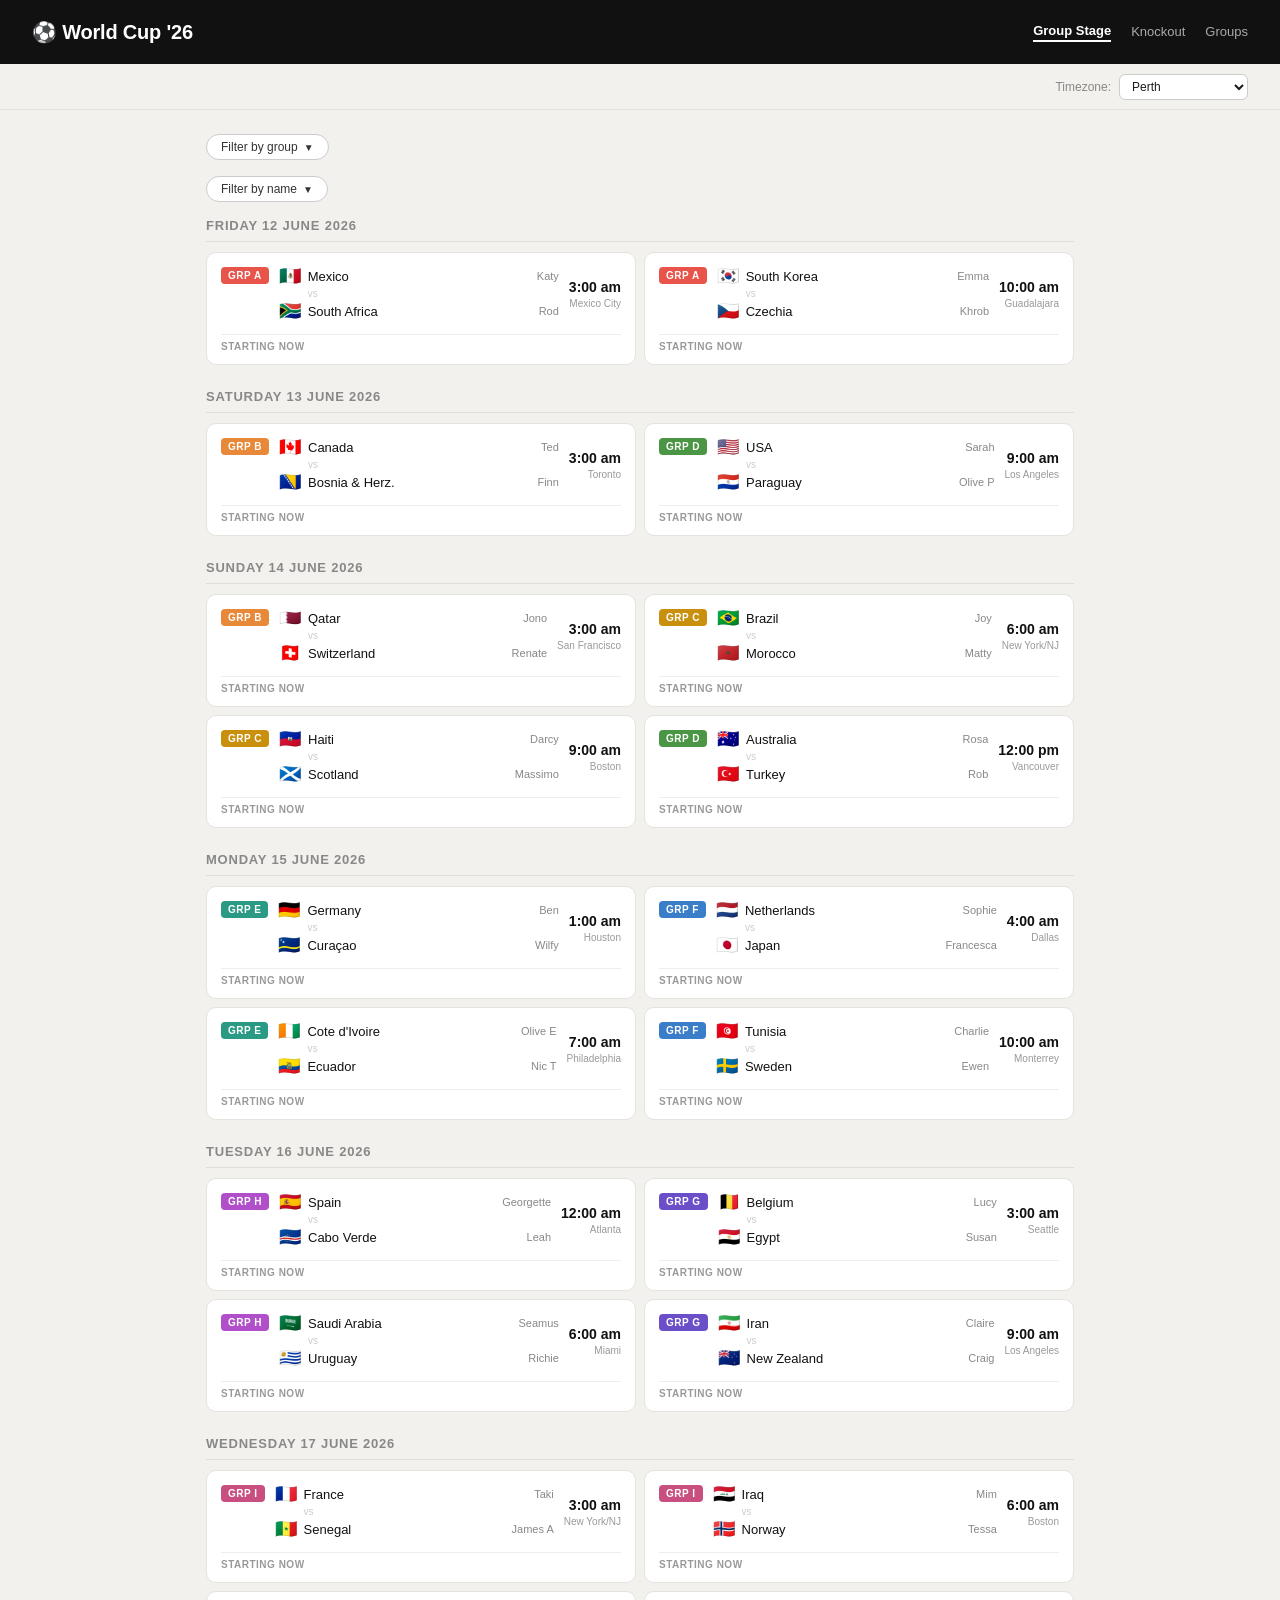
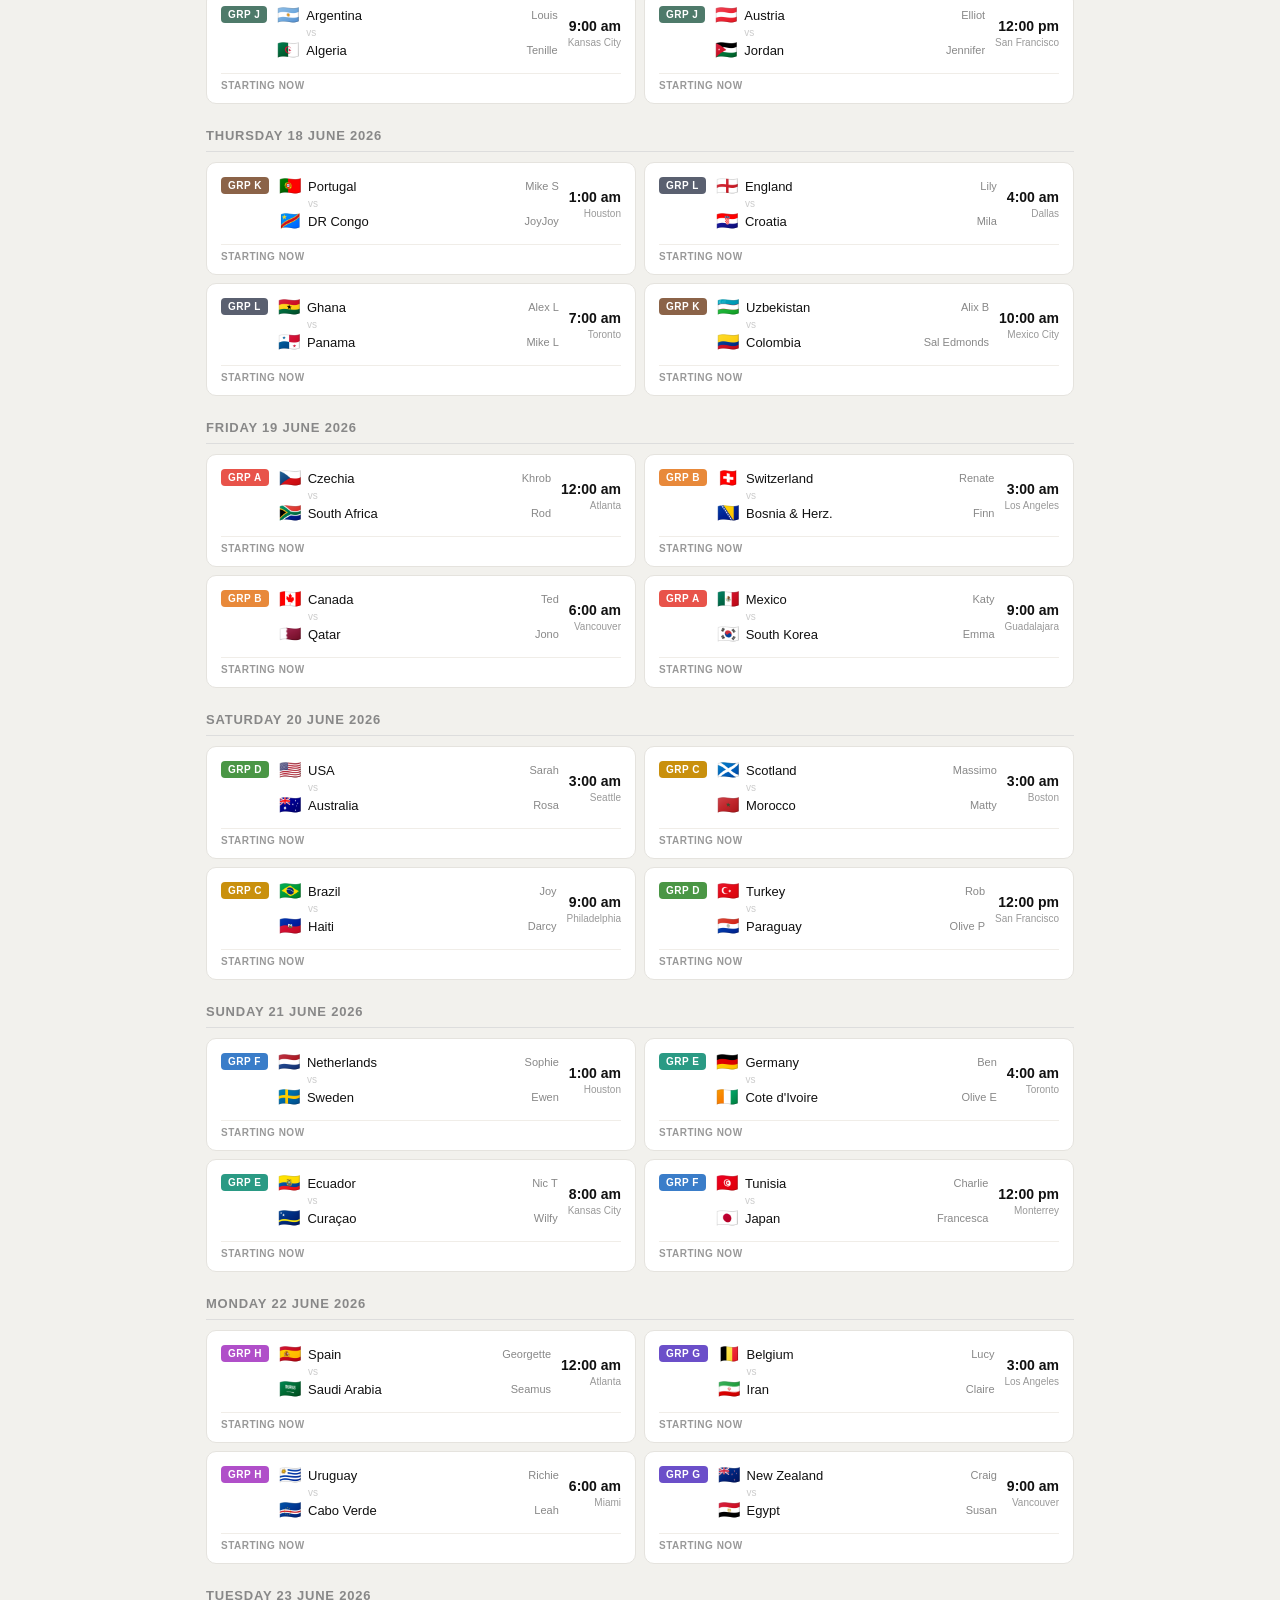
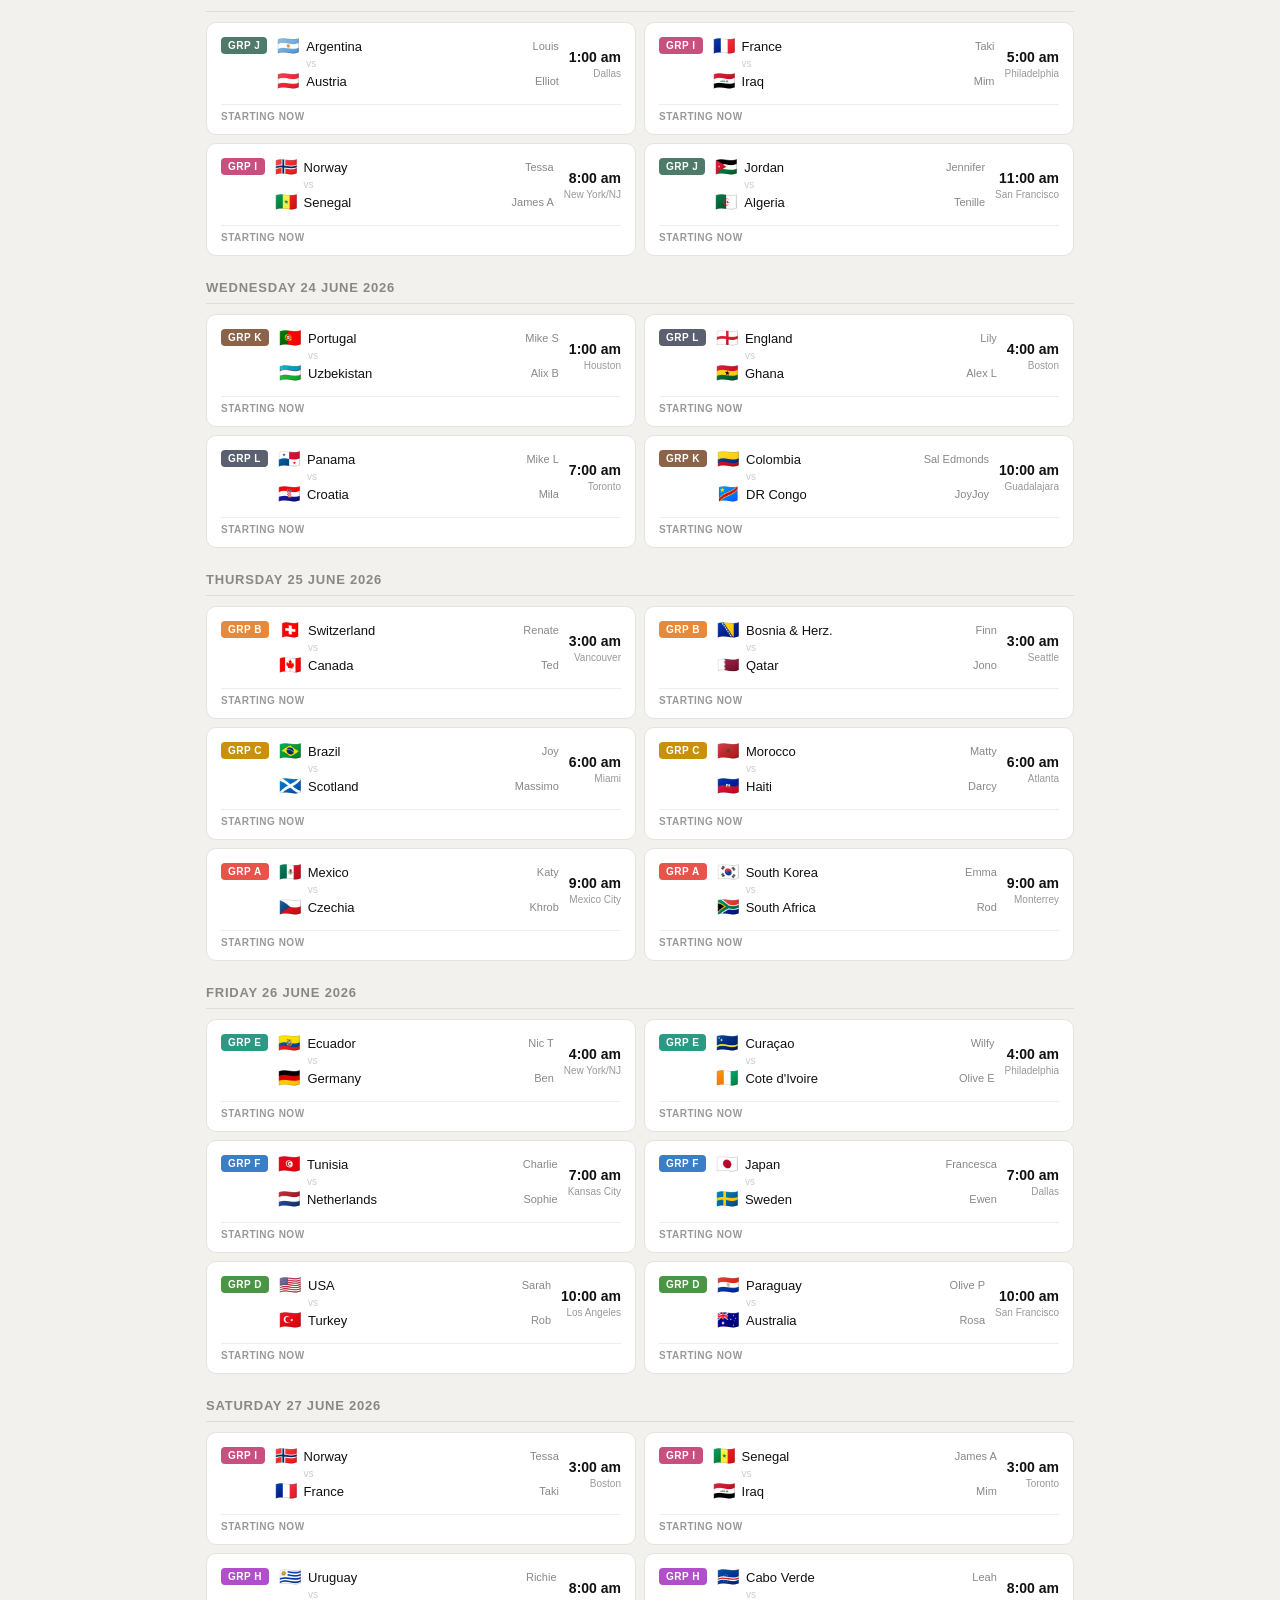
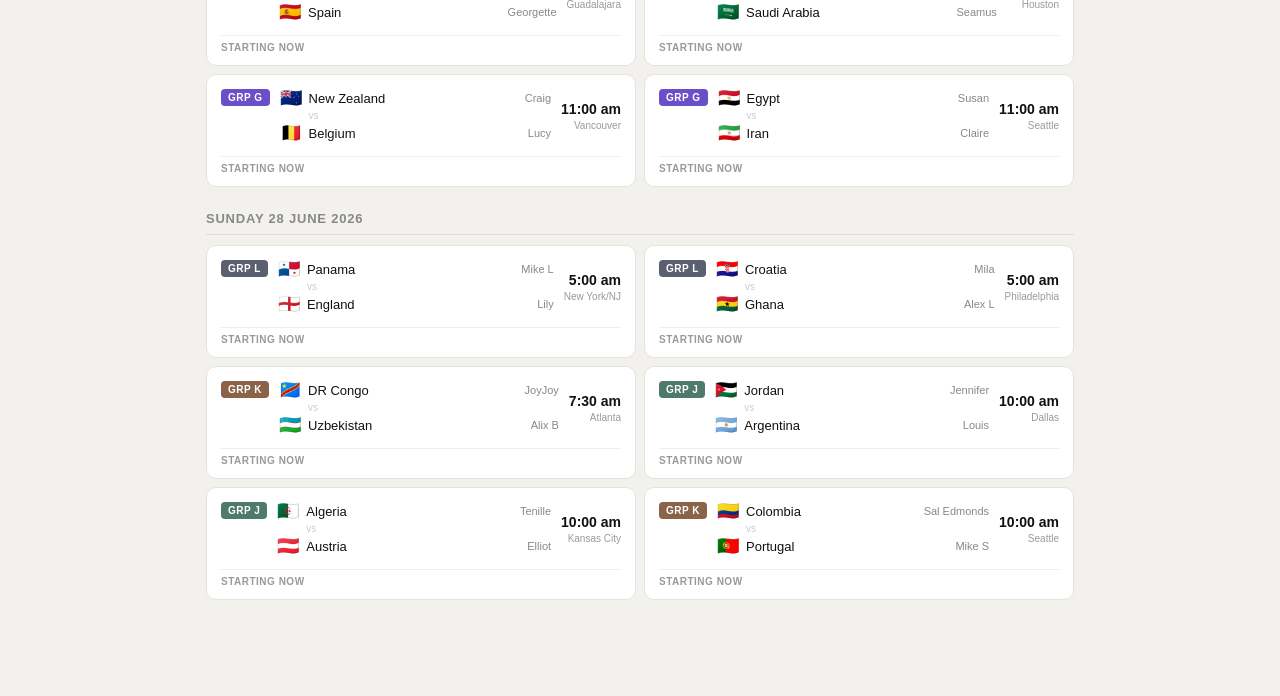
==== index.html @ 88af6d81 "Add files via upload" ====
<!DOCTYPE html>
<html lang="en">
<head>
<meta charset="UTF-8">
<meta name="viewport" content="width=device-width, initial-scale=1.0">
<title>FIFA World Cup 2026 — Group Stage</title>
<link rel="stylesheet" href="style.css">
</head>
<body>

<header>
  <div class="header-left">
    <h1>⚽ World Cup '26</h1>
  </div>
  <div class="header-right">
    <a href="index.html" class="nav-link active">Group Stage</a>
    <a href="knockout.html" class="nav-link">Knockout</a>
    <a href="groups.html" class="nav-link">Groups</a>
  </div>
</header>

<div class="subheader">
  <div class="tz-selector">
    <label>Timezone:</label>
    <select id="tzSelect" onchange="localStorage.setItem('wc26tz', this.value); renderSchedule()">
      <option value="local">Local match time</option>
      <option value="Australia/Perth" selected>Perth</option>
      <option value="Australia/Melbourne">Melbourne</option>
      <option value="Australia/Hobart">Hobart</option>
      <option value="Europe/Berlin">Germany</option>
      <option value="Europe/Rome">Italy</option>
      <option value="Europe/London">United Kingdom</option>
      <option value="America/Los_Angeles">Los Angeles</option>
      <option value="Europe/Zurich">Switzerland</option>
    </select>
  </div>
</div>

<div class="content">

  <div class="filter-section">
    <div class="filter-toggle-row">
      <button class="person-filter-toggle" id="groupFilterToggle" onclick="toggleGroupFilter()">
        Filter by group <span class="toggle-arrow">▼</span>
      </button>
      <div class="person-active-chips" id="groupActiveChips"></div>
    </div>
    <div class="person-filter-panel" id="groupFilterPanel">
      <div class="pill-filter group-filter" id="groupFilter">
        <button class="active" data-group="all" onclick="filterGroup(this)">All</button>
        <button data-group="A" onclick="filterGroup(this)">A</button>
        <button data-group="B" onclick="filterGroup(this)">B</button>
        <button data-group="C" onclick="filterGroup(this)">C</button>
        <button data-group="D" onclick="filterGroup(this)">D</button>
        <button data-group="E" onclick="filterGroup(this)">E</button>
        <button data-group="F" onclick="filterGroup(this)">F</button>
        <button data-group="G" onclick="filterGroup(this)">G</button>
        <button data-group="H" onclick="filterGroup(this)">H</button>
        <button data-group="I" onclick="filterGroup(this)">I</button>
        <button data-group="J" onclick="filterGroup(this)">J</button>
        <button data-group="K" onclick="filterGroup(this)">K</button>
        <button data-group="L" onclick="filterGroup(this)">L</button>
      </div>
    </div>
  </div>

  <div class="filter-section">
    <div class="filter-toggle-row">
      <button class="person-filter-toggle" id="personFilterToggle" onclick="togglePersonFilter()">
        Filter by name <span class="toggle-arrow">▼</span>
      </button>
      <div class="person-active-chips" id="personActiveChips"></div>
    </div>
    <div class="person-filter-panel" id="personFilterPanel">
      <div class="pill-filter person-filter" id="personFilter">
        <button class="active" data-person="all" onclick="filterPerson(this)">Everyone</button>
        <button data-person="Alix B" onclick="filterPerson(this)">🇺🇿 Alix B</button>
        <button data-person="Alex L" onclick="filterPerson(this)">🇬🇭 Alex L</button>
        <button data-person="Charlie" onclick="filterPerson(this)">🇹🇳 Charlie</button>
        <button data-person="Claire" onclick="filterPerson(this)">🇮🇷 Claire</button>
        <button data-person="Craig" onclick="filterPerson(this)">🇳🇿 Craig</button>
        <button data-person="Darcy" onclick="filterPerson(this)">🇭🇹 Darcy</button>
        <button data-person="Elliot" onclick="filterPerson(this)">🇦🇹 Elliot</button>
        <button data-person="Emma" onclick="filterPerson(this)">🇰🇷 Emma</button>
        <button data-person="Ewen" onclick="filterPerson(this)">🇸🇪 Ewen</button>
        <button data-person="Finn" onclick="filterPerson(this)">🇧🇦 Finn</button>
        <button data-person="Francesca" onclick="filterPerson(this)">🇯🇵 Francesca</button>
        <button data-person="Georgette" onclick="filterPerson(this)">🇪🇸 Georgette</button>
        <button data-person="James A" onclick="filterPerson(this)">🇸🇳 James A</button>
        <button data-person="Jennifer" onclick="filterPerson(this)">🇯🇴 Jennifer</button>
        <button data-person="Jono" onclick="filterPerson(this)">🇶🇦 Jono</button>
        <button data-person="Joy" onclick="filterPerson(this)">🇧🇷 Joy</button>
        <button data-person="JoyJoy" onclick="filterPerson(this)">🇨🇩 JoyJoy</button>
        <button data-person="Katy" onclick="filterPerson(this)">🇲🇽 Katy</button>
        <button data-person="Khrob" onclick="filterPerson(this)">🇨🇿 Khrob</button>
        <button data-person="Leah" onclick="filterPerson(this)">🇨🇻 Leah</button>
        <button data-person="Lily" onclick="filterPerson(this)">🏴󠁧󠁢󠁥󠁮󠁧󠁿 Lily</button>
        <button data-person="Louis" onclick="filterPerson(this)">🇦🇷 Louis</button>
        <button data-person="Lucy" onclick="filterPerson(this)">🇧🇪 Lucy</button>
        <button data-person="Massimo" onclick="filterPerson(this)">🏴󠁧󠁢󠁳󠁣󠁴󠁿 Massimo</button>
        <button data-person="Matty" onclick="filterPerson(this)">🇲🇦 Matty</button>
        <button data-person="Mike L" onclick="filterPerson(this)">🇵🇦 Mike L</button>
        <button data-person="Mike S" onclick="filterPerson(this)">🇵🇹 Mike S</button>
        <button data-person="Mila" onclick="filterPerson(this)">🇭🇷 Mila</button>
        <button data-person="Mim" onclick="filterPerson(this)">🇮🇶 Mim</button>
        <button data-person="Nic T" onclick="filterPerson(this)">🇪🇨 Nic</button>
        <button data-person="Olive E" onclick="filterPerson(this)">🇨🇮 Olive E</button>
        <button data-person="Olive P" onclick="filterPerson(this)">🇵🇾 Olive P</button>
        <button data-person="Renate" onclick="filterPerson(this)">🇨🇭 Renate</button>
        <button data-person="Richie" onclick="filterPerson(this)">🇺🇾 Richie</button>
        <button data-person="Rob" onclick="filterPerson(this)">🇹🇷 Rob</button>
        <button data-person="Rod" onclick="filterPerson(this)">🇿🇦 Rod</button>
        <button data-person="Rosa" onclick="filterPerson(this)">🇦🇺 Rosa</button>
        <button data-person="Sal Edmonds" onclick="filterPerson(this)">🇨🇴 Sal E</button>
        <button data-person="Sarah" onclick="filterPerson(this)">🇺🇸 Sarah</button>
        <button data-person="Seamus" onclick="filterPerson(this)">🇸🇦 Seamus</button>
        <button data-person="Sophie" onclick="filterPerson(this)">🇳🇱 Sophie</button>
        <button data-person="Susan" onclick="filterPerson(this)">🇪🇬 Susan</button>
        <button data-person="Taki" onclick="filterPerson(this)">🇫🇷 Taki</button>
        <button data-person="Ted" onclick="filterPerson(this)">🇨🇦 Ted</button>
        <button data-person="Tenille" onclick="filterPerson(this)">🇩🇿 Tenille</button>
        <button data-person="Tessa" onclick="filterPerson(this)">🇳🇴 Tessa</button>
        <button data-person="Wilfy" onclick="filterPerson(this)">🇨🇼 Wilfy</button>
      </div>
    </div>
  </div>

  <div id="schedule"></div>
  <div class="no-matches" id="noMatches">No matches found for the current filters.</div>

  <!--
  <div style="margin-top: 2.5rem; padding-top: 1.5rem; border-top: 1px solid #ddd;">
    <div style="font-size: 11px; font-weight: 600; color: #999; text-transform: uppercase; letter-spacing: 0.06em; margin-bottom: 10px;">Examples</div>
    <div class="matches-grid">

      <div class="match-card">
        <div class="match-card-status"><span class="match-status-pill live">Live · 42'</span></div>
        <span class="match-group-badge badge-d">GRP D</span>
        <div class="match-teams">
          <div class="team-row-m">
            <span class="team-flag">🇦🇺</span>
            <span class="team-name">Australia</span>
            <span class="team-person highlighted">Rosa</span>
            <span class="score-num">3</span>
          </div>
          <div class="vs-divider">vs</div>
          <div class="team-row-m">
            <span class="team-flag">🇺🇸</span>
            <span class="team-name">USA</span>
            <span class="team-person highlighted">Sarah</span>
            <span class="score-num">1</span>
          </div>
        </div>
        <div class="match-meta">
          <div class="match-venue">Vancouver</div>
        </div>
      </div>

      <div class="match-card">
        <div class="match-card-status"><span class="match-status-pill ft">Match Finished</span></div>
        <span class="match-group-badge badge-k">GRP K</span>
        <div class="match-teams">
          <div class="team-row-m">
            <span class="team-flag">🇨🇴</span>
            <span class="team-name">Colombia</span>
            <span class="team-person highlighted">Sal E</span>
            <span class="score-num">7</span>
          </div>
          <div class="vs-divider">vs</div>
          <div class="team-row-m">
            <span class="team-flag">🇵🇹</span>
            <span class="team-name">Portugal</span>
            <span class="team-person highlighted">Mike S</span>
            <span class="score-num">2</span>
          </div>
        </div>
        <div class="match-meta">
          <div class="match-venue">Seattle</div>
        </div>
      </div>

    </div>
  </div>
  -->

</div>

<script>
const PEOPLE = {
  "Mexico":"Katy","South Africa":"Rod","South Korea":"Emma","Czechia":"Khrob",
  "Canada":"Ted","Bosnia & Herz.":"Finn","Qatar":"Jono","Switzerland":"Renate",
  "Brazil":"Joy","Morocco":"Matty","Haiti":"Darcy","Scotland":"Massimo",
  "USA":"Sarah","Paraguay":"Olive P","Australia":"Rosa","Turkey":"Rob",
  "Germany":"Ben","Curaçao":"Wilfy","Cote d'Ivoire":"Olive E","Ecuador":"Nic T",
  "Netherlands":"Sophie","Japan":"Francesca","Sweden":"Ewen","Tunisia":"Charlie",
  "Belgium":"Lucy","Egypt":"Susan","Iran":"Claire","New Zealand":"Craig",
  "Spain":"Georgette","Cabo Verde":"Leah","Saudi Arabia":"Seamus","Uruguay":"Richie",
  "France":"Taki","Senegal":"James A","Iraq":"Mim","Norway":"Tessa",
  "Argentina":"Louis","Algeria":"Tenille","Austria":"Elliot","Jordan":"Jennifer",
  "Portugal":"Mike S","DR Congo":"JoyJoy","Uzbekistan":"Alix B","Colombia":"Sal Edmonds",
  "England":"Lily","Croatia":"Mila","Ghana":"Alex L","Panama":"Mike L"
};

const FLAGS = {
  "Mexico":"🇲🇽","South Africa":"🇿🇦","South Korea":"🇰🇷","Czechia":"🇨🇿",
  "Canada":"🇨🇦","Bosnia & Herz.":"🇧🇦","Qatar":"🇶🇦","Switzerland":"🇨🇭",
  "Brazil":"🇧🇷","Morocco":"🇲🇦","Haiti":"🇭🇹","Scotland":"🏴󠁧󠁢󠁳󠁣󠁴󠁿",
  "USA":"🇺🇸","Paraguay":"🇵🇾","Australia":"🇦🇺","Turkey":"🇹🇷",
  "Germany":"🇩🇪","Curaçao":"🇨🇼","Cote d'Ivoire":"🇨🇮","Ecuador":"🇪🇨",
  "Netherlands":"🇳🇱","Japan":"🇯🇵","Sweden":"🇸🇪","Tunisia":"🇹🇳",
  "Belgium":"🇧🇪","Egypt":"🇪🇬","Iran":"🇮🇷","New Zealand":"🇳🇿",
  "Spain":"🇪🇸","Cabo Verde":"🇨🇻","Saudi Arabia":"🇸🇦","Uruguay":"🇺🇾",
  "France":"🇫🇷","Senegal":"🇸🇳","Iraq":"🇮🇶","Norway":"🇳🇴",
  "Argentina":"🇦🇷","Algeria":"🇩🇿","Austria":"🇦🇹","Jordan":"🇯🇴",
  "Portugal":"🇵🇹","DR Congo":"🇨🇩","Uzbekistan":"🇺🇿","Colombia":"🇨🇴",
  "England":"🏴󠁧󠁢󠁥󠁮󠁧󠁿","Croatia":"🇭🇷","Ghana":"🇬🇭","Panama":"🇵🇦"
};

// Venue -> IANA tz for "match local time" mode
const VENUE_TZ = {
  "Mexico City":   "America/Mexico_City",
  "Guadalajara":   "America/Mexico_City",
  "Monterrey":     "America/Monterrey",
  "Toronto":       "America/Toronto",
  "Vancouver":     "America/Vancouver",
  "New York/NJ":   "America/New_York",
  "Boston":        "America/New_York",
  "Philadelphia":  "America/New_York",
  "Atlanta":       "America/New_York",
  "Miami":         "America/New_York",
  "Kansas City":   "America/Chicago",
  "Houston":       "America/Chicago",
  "Dallas":        "America/Chicago",
  "Seattle":       "America/Los_Angeles",
  "Los Angeles":   "America/Los_Angeles",
  "San Francisco": "America/Los_Angeles",
};

// Store UTC times as ms since epoch
function etMs(dateStr, h, m) {
  const utcH = h + 4; // ET = UTC-4 in June
  return Date.UTC(2026, parseInt(dateStr.split('-')[1])-1, parseInt(dateStr.split('-')[2]), utcH, m||0);
}

const MATCHES = [
  // June 11
  { ms:etMs("2026-06-11",15,0),  group:"A", t1:"Mexico",        t2:"South Africa",  venue:"Mexico City" },
  { ms:etMs("2026-06-11",22,0),  group:"A", t1:"South Korea",   t2:"Czechia",       venue:"Guadalajara" },
  // June 12
  { ms:etMs("2026-06-12",15,0),  group:"B", t1:"Canada",        t2:"Bosnia & Herz.", venue:"Toronto" },
  { ms:etMs("2026-06-12",21,0),  group:"D", t1:"USA",           t2:"Paraguay",      venue:"Los Angeles" },
  // June 13
  { ms:etMs("2026-06-13",15,0),  group:"B", t1:"Qatar",         t2:"Switzerland",   venue:"San Francisco" },
  { ms:etMs("2026-06-13",18,0),  group:"C", t1:"Brazil",        t2:"Morocco",       venue:"New York/NJ" },
  { ms:etMs("2026-06-13",21,0),  group:"C", t1:"Haiti",         t2:"Scotland",      venue:"Boston" },
  { ms:etMs("2026-06-14", 0,0),  group:"D", t1:"Australia",     t2:"Turkey",        venue:"Vancouver" },
  // June 14
  { ms:etMs("2026-06-14",13,0),  group:"E", t1:"Germany",       t2:"Curaçao",       venue:"Houston" },
  { ms:etMs("2026-06-14",16,0),  group:"F", t1:"Netherlands",   t2:"Japan",         venue:"Dallas" },
  { ms:etMs("2026-06-14",19,0),  group:"E", t1:"Cote d'Ivoire", t2:"Ecuador",       venue:"Philadelphia" },
  { ms:etMs("2026-06-14",22,0),  group:"F", t1:"Tunisia",       t2:"Sweden",        venue:"Monterrey" },
  // June 15
  { ms:etMs("2026-06-15",12,0),  group:"H", t1:"Spain",         t2:"Cabo Verde",    venue:"Atlanta" },
  { ms:etMs("2026-06-15",15,0),  group:"G", t1:"Belgium",       t2:"Egypt",         venue:"Seattle" },
  { ms:etMs("2026-06-15",18,0),  group:"H", t1:"Saudi Arabia",  t2:"Uruguay",       venue:"Miami" },
  { ms:etMs("2026-06-15",21,0),  group:"G", t1:"Iran",          t2:"New Zealand",   venue:"Los Angeles" },
  // June 16
  { ms:etMs("2026-06-16",15,0),  group:"I", t1:"France",        t2:"Senegal",       venue:"New York/NJ" },
  { ms:etMs("2026-06-16",18,0),  group:"I", t1:"Iraq",          t2:"Norway",        venue:"Boston" },
  { ms:etMs("2026-06-16",21,0),  group:"J", t1:"Argentina",     t2:"Algeria",       venue:"Kansas City" },
  { ms:etMs("2026-06-17", 0,0),  group:"J", t1:"Austria",       t2:"Jordan",        venue:"San Francisco" },
  // June 17
  { ms:etMs("2026-06-17",13,0),  group:"K", t1:"Portugal",      t2:"DR Congo",      venue:"Houston" },
  { ms:etMs("2026-06-17",16,0),  group:"L", t1:"England",       t2:"Croatia",       venue:"Dallas" },
  { ms:etMs("2026-06-17",19,0),  group:"L", t1:"Ghana",         t2:"Panama",        venue:"Toronto" },
  { ms:etMs("2026-06-17",22,0),  group:"K", t1:"Uzbekistan",    t2:"Colombia",      venue:"Mexico City" },
  // June 18
  { ms:etMs("2026-06-18",12,0),  group:"A", t1:"Czechia",       t2:"South Africa",  venue:"Atlanta" },
  { ms:etMs("2026-06-18",15,0),  group:"B", t1:"Switzerland",   t2:"Bosnia & Herz.", venue:"Los Angeles" },
  { ms:etMs("2026-06-18",18,0),  group:"B", t1:"Canada",        t2:"Qatar",         venue:"Vancouver" },
  { ms:etMs("2026-06-18",21,0),  group:"A", t1:"Mexico",        t2:"South Korea",   venue:"Guadalajara" },
  // June 19
  { ms:etMs("2026-06-19",15,0),  group:"D", t1:"USA",           t2:"Australia",     venue:"Seattle" },
  { ms:etMs("2026-06-19",15,0),  group:"C", t1:"Scotland",      t2:"Morocco",       venue:"Boston" },
  { ms:etMs("2026-06-19",21,0),  group:"C", t1:"Brazil",        t2:"Haiti",         venue:"Philadelphia" },
  { ms:etMs("2026-06-20", 0,0),  group:"D", t1:"Turkey",        t2:"Paraguay",      venue:"San Francisco" },
  // June 20
  { ms:etMs("2026-06-20",13,0),  group:"F", t1:"Netherlands",   t2:"Sweden",        venue:"Houston" },
  { ms:etMs("2026-06-20",16,0),  group:"E", t1:"Germany",       t2:"Cote d'Ivoire", venue:"Toronto" },
  { ms:etMs("2026-06-20",20,0),  group:"E", t1:"Ecuador",       t2:"Curaçao",       venue:"Kansas City" },
  { ms:etMs("2026-06-21", 0,0),  group:"F", t1:"Tunisia",       t2:"Japan",         venue:"Monterrey" },
  // June 21
  { ms:etMs("2026-06-21",12,0),  group:"H", t1:"Spain",         t2:"Saudi Arabia",  venue:"Atlanta" },
  { ms:etMs("2026-06-21",15,0),  group:"G", t1:"Belgium",       t2:"Iran",          venue:"Los Angeles" },
  { ms:etMs("2026-06-21",18,0),  group:"H", t1:"Uruguay",       t2:"Cabo Verde",    venue:"Miami" },
  { ms:etMs("2026-06-21",21,0),  group:"G", t1:"New Zealand",   t2:"Egypt",         venue:"Vancouver" },
  // June 22
  { ms:etMs("2026-06-22",13,0),  group:"J", t1:"Argentina",     t2:"Austria",       venue:"Dallas" },
  { ms:etMs("2026-06-22",17,0),  group:"I", t1:"France",        t2:"Iraq",          venue:"Philadelphia" },
  { ms:etMs("2026-06-22",20,0),  group:"I", t1:"Norway",        t2:"Senegal",       venue:"New York/NJ" },
  { ms:etMs("2026-06-22",23,0),  group:"J", t1:"Jordan",        t2:"Algeria",       venue:"San Francisco" },
  // June 23
  { ms:etMs("2026-06-23",13,0),  group:"K", t1:"Portugal",      t2:"Uzbekistan",    venue:"Houston" },
  { ms:etMs("2026-06-23",16,0),  group:"L", t1:"England",       t2:"Ghana",         venue:"Boston" },
  { ms:etMs("2026-06-23",19,0),  group:"L", t1:"Panama",        t2:"Croatia",       venue:"Toronto" },
  { ms:etMs("2026-06-23",22,0),  group:"K", t1:"Colombia",      t2:"DR Congo",      venue:"Guadalajara" },
  // June 24
  { ms:etMs("2026-06-24",15,0),  group:"B", t1:"Switzerland",   t2:"Canada",        venue:"Vancouver" },
  { ms:etMs("2026-06-24",15,0),  group:"B", t1:"Bosnia & Herz.",t2:"Qatar",         venue:"Seattle" },
  { ms:etMs("2026-06-24",18,0),  group:"C", t1:"Brazil",        t2:"Scotland",      venue:"Miami" },
  { ms:etMs("2026-06-24",18,0),  group:"C", t1:"Morocco",       t2:"Haiti",         venue:"Atlanta" },
  { ms:etMs("2026-06-24",21,0),  group:"A", t1:"Mexico",        t2:"Czechia",       venue:"Mexico City" },
  { ms:etMs("2026-06-24",21,0),  group:"A", t1:"South Korea",   t2:"South Africa",  venue:"Monterrey" },
  // June 25
  { ms:etMs("2026-06-25",16,0),  group:"E", t1:"Ecuador",       t2:"Germany",       venue:"New York/NJ" },
  { ms:etMs("2026-06-25",16,0),  group:"E", t1:"Curaçao",       t2:"Cote d'Ivoire", venue:"Philadelphia" },
  { ms:etMs("2026-06-25",19,0),  group:"F", t1:"Tunisia",       t2:"Netherlands",   venue:"Kansas City" },
  { ms:etMs("2026-06-25",19,0),  group:"F", t1:"Japan",         t2:"Sweden",        venue:"Dallas" },
  { ms:etMs("2026-06-25",22,0),  group:"D", t1:"USA",           t2:"Turkey",        venue:"Los Angeles" },
  { ms:etMs("2026-06-25",22,0),  group:"D", t1:"Paraguay",      t2:"Australia",     venue:"San Francisco" },
  // June 26
  { ms:etMs("2026-06-26",15,0),  group:"I", t1:"Norway",        t2:"France",        venue:"Boston" },
  { ms:etMs("2026-06-26",15,0),  group:"I", t1:"Senegal",       t2:"Iraq",          venue:"Toronto" },
  { ms:etMs("2026-06-26",20,0),  group:"H", t1:"Uruguay",       t2:"Spain",         venue:"Guadalajara" },
  { ms:etMs("2026-06-26",20,0),  group:"H", t1:"Cabo Verde",    t2:"Saudi Arabia",  venue:"Houston" },
  { ms:etMs("2026-06-26",23,0),  group:"G", t1:"New Zealand",   t2:"Belgium",       venue:"Vancouver" },
  { ms:etMs("2026-06-26",23,0),  group:"G", t1:"Egypt",         t2:"Iran",          venue:"Seattle" },
  // June 27
  { ms:etMs("2026-06-27",17,0),  group:"L", t1:"Panama",        t2:"England",       venue:"New York/NJ" },
  { ms:etMs("2026-06-27",17,0),  group:"L", t1:"Croatia",       t2:"Ghana",         venue:"Philadelphia" },
  { ms:etMs("2026-06-27",19,30), group:"K", t1:"DR Congo",      t2:"Uzbekistan",    venue:"Atlanta" },
  { ms:etMs("2026-06-27",22,0),  group:"J", t1:"Jordan",        t2:"Argentina",     venue:"Dallas" },
  { ms:etMs("2026-06-27",22,0),  group:"J", t1:"Algeria",       t2:"Austria",       venue:"Kansas City" },
  { ms:etMs("2026-06-27",22,0),  group:"K", t1:"Colombia",      t2:"Portugal",      venue:"Seattle" },
];

let currentGroup = "all";
let selectedPeople = new Set();
let SCORES = {}; // keyed by "T1|T2" canonical match key → { s1, s2, status, clock }
let liveRefreshTimer = null;

// Canonical key matching MATCHES array order — used to look up scores
function matchKey(m) { return m.t1 + '|' + m.t2; }

// ESPN name aliases: some ESPN team names differ from ours
const ESPN_NAME = {
  "Cote d'Ivoire": "Ivory Coast",
  "Bosnia & Herz.": "Bosnia-Herzegovina",
  "Cabo Verde": "Cape Verde",
  "DR Congo": "Congo DR",
  "Turkey": "Türkiye",
  "USA": "United States",
};
function espnName(t) { return ESPN_NAME[t] || t; }

async function fetchScores() {
  try {
    const url = 'https://site.api.espn.com/apis/site/v2/sports/soccer/fifa.world/scoreboard?dates=20260611-20260627&limit=200';
    const res = await fetch(url);
    if (!res.ok) return;
    const data = await res.json();
    const events = data.events || [];

    const newScores = {};
    events.forEach(ev => {
      const comp = ev.competitions?.[0];
      if (!comp) return;
      const teams = comp.competitors || [];
      if (teams.length < 2) return;

      // ESPN returns home/away; find by order index (0=home, 1=away) or by homeAway field
      const home = teams.find(t => t.homeAway === 'home') || teams[0];
      const away = teams.find(t => t.homeAway === 'away') || teams[1];
      const homeName = home.team?.displayName || home.team?.name || '';
      const awayName = away.team?.displayName || away.team?.name || '';

      const statusType = ev.status?.type?.name || 'STATUS_SCHEDULED';
      const rawClock = ev.status?.displayClock || '';
      const period = ev.status?.period || 0;

      let status = 'pre';
      if (statusType === 'STATUS_FINAL' || statusType === 'STATUS_FULL_TIME') status = 'ft';
      else if (statusType === 'STATUS_IN_PROGRESS' || statusType === 'STATUS_HALFTIME') status = 'live';

      // Build a football-correct clock string
      let clockDisplay = '';
      if (status === 'live') {
        if (statusType === 'STATUS_HALFTIME') {
          clockDisplay = 'HT';
        } else {
          // rawClock is typically "42:00" — extract the minute portion
          const mins = parseInt(rawClock.split(':')[0], 10) || 0;
          const regularMax = period === 1 ? 45 : 90;
          if (mins > regularMax) {
            clockDisplay = regularMax + '+' + (mins - regularMax) + "'";
          } else {
            clockDisplay = mins + "'";
          }
        }
      }

      const s1 = parseInt(home.score ?? '0', 10);
      const s2 = parseInt(away.score ?? '0', 10);

      // Match against our MATCHES array
      MATCHES.forEach(m => {
        const e1 = espnName(m.t1), e2 = espnName(m.t2);
        if (
          (homeName.includes(e1) || e1.includes(homeName)) &&
          (awayName.includes(e2) || e2.includes(awayName))
        ) {
          newScores[matchKey(m)] = { s1, s2, status, clock: clockDisplay };
        } else if (
          (homeName.includes(e2) || e2.includes(homeName)) &&
          (awayName.includes(e1) || e1.includes(awayName))
        ) {
          // ESPN has them reversed
          newScores[matchKey(m)] = { s1: s2, s2: s1, status, clock: clockDisplay };
        }
      });
    });

    SCORES = newScores;
    renderSchedule();

    // If any match is live, refresh every 60s; otherwise clear the timer
    const hasLive = Object.values(SCORES).some(s => s.status === 'live');
    clearTimeout(liveRefreshTimer);
    if (hasLive) {
      liveRefreshTimer = setTimeout(fetchScores, 60000);
    }
  } catch (e) {
    // Silently fail — scores just won't show
  }
}

function getTz() {
  return document.getElementById('tzSelect').value;
}

function getEffectiveTz(match) {
  const tz = getTz();
  if (tz === 'local') return VENUE_TZ[match.venue] || 'America/New_York';
  return tz;
}

function getLocalDateKey(ms, tz) {
  return new Date(ms).toLocaleDateString('en-AU', { timeZone: tz, year:'numeric', month:'2-digit', day:'2-digit' });
}

function getLocalDateLabel(ms, tz) {
  return new Date(ms).toLocaleDateString('en-AU', {
    timeZone: tz, weekday:'long', day:'numeric', month:'long', year:'numeric'
  });
}

function getTimeStr(ms, tz) {
  return new Date(ms).toLocaleTimeString('en-AU', { timeZone: tz, hour:'numeric', minute:'2-digit', hour12:true });
}

function matchPassesFilters(m) {
  if (currentGroup !== 'all' && m.group !== currentGroup) return false;
  if (selectedPeople.size > 0) {
    const p1 = PEOPLE[m.t1], p2 = PEOPLE[m.t2];
    if (!selectedPeople.has(p1) && !selectedPeople.has(p2)) return false;
  }
  return true;
}

function formatCountdown(ms) {
  const diff = ms - Date.now();
  if (diff <= 0) return 'Starting now';
  const totalMins = Math.floor(diff / 60000);
  const days  = Math.floor(totalMins / 1440);
  const hours = Math.floor((totalMins % 1440) / 60);
  const mins  = totalMins % 60;
  const parts = [];
  if (days)  parts.push(days  + (days  === 1 ? ' day'    : ' days'));
  if (hours) parts.push(hours + (hours === 1 ? ' hour'   : ' hours'));
  if (mins || parts.length === 0) parts.push(mins + (mins === 1 ? ' minute' : ' minutes'));
  return 'Begins in ' + parts.join(' ');
}

function tickCountdowns() {
  document.querySelectorAll('.match-card-countdown[data-ms]').forEach(el => {
    el.textContent = formatCountdown(parseInt(el.dataset.ms, 10));
  });
}

setInterval(tickCountdowns, 30000);

function renderSchedule() {
  const schedule = document.getElementById('schedule');
  const filtered = MATCHES.filter(matchPassesFilters);

  // For "local" tz mode, we can't group by a single tz — use ET as the grouping key for ordering,
  // but display each match in its own venue tz.
  // For fixed tz, group by that tz's local date.
  const tzForGrouping = getTz() === 'local' ? 'America/New_York' : getTz();

  const byDay = {};
  const dayOrder = [];
  filtered.forEach(m => {
    const key = getLocalDateKey(m.ms, tzForGrouping);
    if (!byDay[key]) { byDay[key] = []; dayOrder.push(key); }
    byDay[key].push(m);
  });

  const seen = new Set();
  const uniqDays = dayOrder.filter(d => { if(seen.has(d)) return false; seen.add(d); return true; });

  let html = '';
  uniqDays.forEach(dayKey => {
    const matches = byDay[dayKey];
    // Use first match's ms and the grouping tz for the day label
    const label = getLocalDateLabel(matches[0].ms, tzForGrouping);
    html += `<div class="day-block"><div class="day-header">${label}</div><div class="matches-grid">`;

    matches.forEach(m => {
      const tz = getEffectiveTz(m);
      const timeStr = getTimeStr(m.ms, tz);
      const p1 = PEOPLE[m.t1] || '';
      const p2 = PEOPLE[m.t2] || '';
      const p1hl = selectedPeople.size > 0 && selectedPeople.has(p1);
      const p2hl = selectedPeople.size > 0 && selectedPeople.has(p2);
      const sc = SCORES[matchKey(m)];
      const cardHl = p1hl || p2hl ? ' person-highlight' : '';
      const venueLabel = getTz() === 'local' ? `${m.venue} (local)` : m.venue;

      let metaHtml, topHtml = '', bottomHtml = '', s1Html = '', s2Html = '';
      if (sc && (sc.status === 'live' || sc.status === 'ft')) {
        const isLive = sc.status === 'live';
        let pillLabel;
        if (!isLive) {
          pillLabel = 'Match Finished';
        } else if (!sc.clock || sc.clock === 'HT') {
          pillLabel = sc.clock === 'HT' ? 'Half Time' : 'Live';
        } else {
          pillLabel = `Live · ${sc.clock}`;
        }
        const statusClass = isLive ? 'live' : 'ft';
        topHtml = `<div class="match-card-status"><span class="match-status-pill ${statusClass}">${pillLabel}</span></div>`;
        s1Html = `<span class="score-num">${sc.s1}</span>`;
        s2Html = `<span class="score-num">${sc.s2}</span>`;
        metaHtml = `<div class="match-venue">${venueLabel}</div>`;
      } else {
        bottomHtml = `<div class="match-card-countdown countdown" data-ms="${m.ms}">${formatCountdown(m.ms)}</div>`;
        metaHtml = `
            <div class="match-time">${timeStr}</div>
            <div class="match-venue">${venueLabel}</div>`;
      }

      html += `
        <div class="match-card${cardHl}" data-group="${m.group}">
          ${topHtml}
          <span class="match-group-badge badge-${m.group.toLowerCase()}">GRP ${m.group}</span>
          <div class="match-teams">
            <div class="team-row-m">
              <span class="team-flag">${FLAGS[m.t1]||'🏳'}</span>
              <span class="team-name">${m.t1}</span>
              <span class="team-person${p1hl?' highlighted':''}">${p1}</span>
              ${s1Html}
            </div>
            <div class="vs-divider">vs</div>
            <div class="team-row-m">
              <span class="team-flag">${FLAGS[m.t2]||'🏳'}</span>
              <span class="team-name">${m.t2}</span>
              <span class="team-person${p2hl?' highlighted':''}">${p2}</span>
              ${s2Html}
            </div>
          </div>
          <div class="match-meta">${metaHtml}
          </div>
          ${bottomHtml}
        </div>`;
    });
    html += `</div></div>`;
  });

  schedule.innerHTML = html;
  document.getElementById('noMatches').style.display = filtered.length === 0 ? 'block' : 'none';
}

function updateGroupChip() {
  const container = document.getElementById('groupActiveChips');
  while (container.firstChild) container.removeChild(container.firstChild);
  if (currentGroup !== 'all') {
    const chip = document.createElement('button');
    chip.style.cssText = 'padding:5px 12px;border-radius:20px;border:1px solid #111;background:#333;color:#fff;font-size:12px;font-weight:500;cursor:pointer;white-space:nowrap;';
    chip.textContent = 'Group ' + currentGroup + ' ✕';
    chip.addEventListener('click', () => {
      currentGroup = 'all';
      document.querySelectorAll('#groupFilter button').forEach(b => b.classList.remove('active'));
      document.querySelector('#groupFilter button[data-group="all"]').classList.add('active');
      updateGroupChip();
      renderSchedule();
    });
    container.appendChild(chip);
  }
}

function filterGroup(btn) {
  document.querySelectorAll('#groupFilter button').forEach(b => b.classList.remove('active'));
  btn.classList.add('active');
  currentGroup = btn.dataset.group;
  updateGroupChip();
  document.getElementById('groupFilterPanel').classList.remove('open');
  document.getElementById('groupFilterToggle').classList.remove('open');
  renderSchedule();
}

function toggleGroupFilter() {
  const panel = document.getElementById('groupFilterPanel');
  const toggle = document.getElementById('groupFilterToggle');
  const isOpen = panel.classList.contains('open');
  panel.classList.toggle('open', !isOpen);
  toggle.classList.toggle('open', !isOpen);
}

function togglePersonFilter() {
  const panel = document.getElementById('personFilterPanel');
  const toggle = document.getElementById('personFilterToggle');
  const isOpen = panel.classList.contains('open');
  panel.classList.toggle('open', !isOpen);
  toggle.classList.toggle('open', !isOpen);
}

function collapsePersonFilter() {
  document.getElementById('personFilterPanel').classList.remove('open');
  document.getElementById('personFilterToggle').classList.remove('open');
}

function updateActiveChips() {
  const container = document.getElementById('personActiveChips');
  while (container.firstChild) container.removeChild(container.firstChild);
  selectedPeople.forEach(person => {
    const sourceBtn = document.querySelector('#personFilter button[data-person="' + person + '"]');
    const label = sourceBtn ? sourceBtn.textContent : person;
    const chip = document.createElement('button');
    chip.className = 'active';
    chip.style.cssText = 'padding:5px 12px;border-radius:20px;border:1px solid #111;background:#333;color:#fff;font-size:12px;font-weight:500;cursor:pointer;white-space:nowrap;';
    chip.textContent = label + ' ✕';
    chip.addEventListener('click', () => removePerson(person));
    container.appendChild(chip);
  });
}

function removePerson(person) {
  selectedPeople.delete(person);
  const btn = document.querySelector('#personFilter button[data-person="' + person + '"]');
  if (btn) btn.classList.remove('active');
  if (selectedPeople.size === 0) {
    document.querySelector('#personFilter button[data-person="all"]').classList.add('active');
  }
  updateActiveChips();
  renderSchedule();
}

function filterPerson(btn) {
  const person = btn.dataset.person;

  if (person === 'all') {
    selectedPeople.clear();
    document.querySelectorAll('#personFilter button').forEach(b => b.classList.remove('active'));
    btn.classList.add('active');
    updateActiveChips();
    collapsePersonFilter();
  } else {
    document.querySelector('#personFilter button[data-person="all"]').classList.remove('active');

    if (selectedPeople.has(person)) {
      selectedPeople.delete(person);
      btn.classList.remove('active');
    } else {
      selectedPeople.add(person);
      btn.classList.add('active');
    }

    if (selectedPeople.size === 0) {
      document.querySelector('#personFilter button[data-person="all"]').classList.add('active');
    }

    updateActiveChips();
    collapsePersonFilter();
  }

  renderSchedule();
}

const savedTz = localStorage.getItem('wc26tz');
if (savedTz) { const sel = document.getElementById('tzSelect'); if ([...sel.options].some(o => o.value === savedTz)) sel.value = savedTz; }
renderSchedule();
fetchScores();
</script>
</body>
</html>
---- style.css ----
* { box-sizing: border-box; margin: 0; padding: 0; }

body {
  font-family: -apple-system, BlinkMacSystemFont, 'Segoe UI', Roboto, sans-serif;
  background: #f2f1ed;
  color: #1a1a1a;
  padding: 0 0 3rem;
}

/* ── Header ── */
header {
  background: #111;
  color: #fff;
  padding: 1.25rem 2rem;
  display: flex;
  align-items: center;
  justify-content: space-between;
  flex-wrap: wrap;
  gap: 1rem;
  position: sticky;
  top: 0;
  z-index: 100;
}

.header-left h1 { font-size: 20px; font-weight: 600; letter-spacing: -0.01em; color: #fff; }
.header-left p { font-size: 12px; color: #aaa; margin-top: 2px; }

.header-right { display: flex; align-items: center; gap: 20px; flex-wrap: wrap; }

.nav-link {
  font-size: 13px; font-weight: 400; color: #aaa;
  text-decoration: none; white-space: nowrap;
  transition: color 0.15s;
  padding-bottom: 2px;
}
.nav-link:hover { color: #fff; }
.nav-link.active { color: #fff; font-weight: 600; border-bottom: 2px solid #fff; }

/* ── Subheader (timezone bar) ── */
.subheader {
  background: #f2f1ed;
  padding: 0.6rem 2rem;
  display: flex;
  justify-content: flex-end;
  border-bottom: 1px solid #e5e3de;
}

/* ── Timezone selector ── */
.tz-selector { display: flex; align-items: center; gap: 8px; }
.tz-selector label { font-size: 12px; color: #888; white-space: nowrap; }
.tz-selector select {
  background: #fff; color: #1a1a1a; border: 1px solid #ccc;
  border-radius: 6px; padding: 4px 8px; font-size: 12px; cursor: pointer; outline: none;
}
.tz-selector select:hover { border-color: #888; }

/* ── Content wrapper ── */
.content { max-width: 900px; margin: 0 auto; padding: 1.5rem 1rem; }

/* ── Filters ── */
.filter-section { margin-bottom: 1rem; }
.filter-label {
  font-size: 11px; font-weight: 600; color: #999; text-transform: uppercase;
  letter-spacing: 0.06em; margin-bottom: 6px;
}

.pill-filter {
  display: flex; flex-wrap: wrap; gap: 6px; margin-bottom: 1.25rem;
}

.pill-filter button {
  padding: 5px 12px; border-radius: 20px; border: 1px solid #ccc;
  background: #fff; font-size: 12px; font-weight: 500; cursor: pointer;
  transition: all 0.15s; color: #333;
}
.pill-filter button:hover { border-color: #888; }
.pill-filter button.active { background: #333; color: #fff; border-color: #111; }

.filter-toggle-row {
  display: flex; align-items: center; flex-wrap: wrap; gap: 6px; margin-bottom: 8px;
}

.person-filter-toggle {
  display: inline-flex; align-items: center; gap: 6px; flex-shrink: 0;
  padding: 5px 14px; border-radius: 20px; border: 1px solid #ccc;
  background: #fff; font-size: 12px; font-weight: 500; cursor: pointer;
  transition: all 0.15s; color: #333;
}
.person-filter-toggle:hover { border-color: #888; }
.person-filter-toggle .toggle-arrow { font-size: 10px; transition: transform 0.2s; }
.person-filter-toggle.open .toggle-arrow { transform: rotate(180deg); }
.toggle-active-label { color: #888; font-weight: 400; }

.person-filter-panel { display: none; margin-bottom: 0.5rem; }
.person-filter-panel.open { display: block; }

.person-active-chips { display: contents; }
.person-active-chips:empty { display: none; }

/* ── Day block & match grid ── */
.day-block { margin-bottom: 1.5rem; }
.day-header {
  font-size: 13px; font-weight: 600; color: #888; text-transform: uppercase;
  letter-spacing: 0.06em; padding: 0 0 8px; border-bottom: 1px solid #ddd; margin-bottom: 10px;
}

.matches-grid {
  display: grid;
  grid-template-columns: repeat(auto-fill, minmax(400px, 1fr));
  gap: 8px;
}

/* ── Match card ── */
.match-card {
  background: #fff; border-radius: 10px; border: 1px solid #e5e3de;
  padding: 12px 14px; display: flex; align-items: center; gap: 10px;
  flex-wrap: wrap; transition: border-color 0.15s;
}
.match-card:hover { border-color: #bbb; }
.match-card.person-highlight { border-color: #93c5fd; background: #eff6ff; }

.match-card-countdown {
  width: 100%; font-size: 10px; font-weight: 600; text-transform: uppercase;
  letter-spacing: 0.05em; color: #999; padding-top: 6px;
  border-top: 1px solid #f0ede8; margin-top: 2px;
}

/* ── Group badges (group stage) ── */
.match-group-badge {
  font-size: 10px; font-weight: 600; letter-spacing: 0.05em; padding: 3px 7px;
  border-radius: 4px; white-space: nowrap; flex-shrink: 0; align-self: flex-start; margin-top: 2px;
}

/* ── Stage badges (knockout) ── */
.match-stage-badge {
  font-size: 10px; font-weight: 600; letter-spacing: 0.04em; padding: 3px 7px;
  border-radius: 4px; white-space: nowrap; flex-shrink: 0; align-self: flex-start; margin-top: 2px;
  text-align: center; line-height: 1.4;
}

/* Group colours */
.badge-a { background:#E8534A; color:#FFF; }
.badge-b { background:#E8893A; color:#FFF; }
.badge-c { background:#C9900D; color:#FFF; }
.badge-d { background:#4A9645; color:#FFF; }
.badge-e { background:#2A9A84; color:#FFF; }
.badge-f { background:#3A7DC9; color:#FFF; }
.badge-g { background:#6B4FC9; color:#FFF; }
.badge-h { background:#B04FC9; color:#FFF; }
.badge-i { background:#C94F80; color:#FFF; }
.badge-j { background:#4E7A6A; color:#FFF; }
.badge-k { background:#8B6348; color:#FFF; }
.badge-l { background:#5A6070; color:#FFF; }

/* Knockout stage colours */
.badge-r32 { background: #3A7DC9; color: #fff; }
.badge-r16 { background: #2A9A84; color: #fff; }
.badge-qf  { background: #C9900D; color: #fff; }
.badge-sf  { background: #C94F80; color: #fff; }
.badge-tp  { background: #4E7A6A; color: #fff; }
.badge-final { background: #111;    color: #FFD700; }

/* ── Team rows ── */
.match-teams { flex: 1; min-width: 0; }
.team-row-m { display: flex; align-items: center; gap: 7px; padding: 2px 0; }
.team-flag { font-size: 18px; line-height: 1; width: 22px; flex-shrink: 0; }
.team-name { font-size: 13px; font-weight: 500; color: #111; }
.team-name.tbd { color: #aaa; font-style: italic; }
.team-person {
  font-size: 11px; color: #888; margin-left: auto; white-space: nowrap; padding-left: 6px;
}
.team-person.highlighted { color: #1d4ed8; font-weight: 600; }

.vs-divider { font-size: 10px; color: #ccc; padding: 1px 0 1px 29px; }

/* ── Match meta ── */
.match-meta { text-align: right; flex-shrink: 0; }
.match-time { font-size: 14px; font-weight: 600; color: #111; white-space: nowrap; }
.match-venue { font-size: 10px; color: #999; margin-top: 3px; white-space: nowrap; }

/* ── Score / status ── */
.score-num { font-size: 18px; font-weight: 700; color: #111; line-height: 1; min-width: 22px; text-align: right; padding-left: 10px; flex-shrink: 0; }

.match-status-pill {
  display: inline-block; font-size: 10px; font-weight: 700; text-transform: uppercase;
  letter-spacing: 0.07em; padding: 2px 8px; border-radius: 20px; width: 100%;
  box-sizing: border-box; text-align: center; margin-bottom: 4px;
}
.match-status-pill.live { background: #16a34a; color: #fff; }
.match-status-pill.ft   { background: #e5e3de; color: #555; }

.match-card-status {
  width: 100%; padding-bottom: 6px; border-bottom: 1px solid #f0ede8; margin-bottom: 2px;
}

.match-status { font-size: 10px; font-weight: 600; text-transform: uppercase; letter-spacing: 0.05em; margin-top: 2px; }
.match-status.live { color: #16a34a; }
.match-status.ft   { color: #888; }
.match-status.pre  { color: #999; }

/* ── Empty state ── */
.no-matches {
  font-size: 14px; color: #999; text-align: center; padding: 3rem; display: none;
}

/* ── Groups page ── */
.groups-content { max-width: 900px; margin: 0 auto; padding: 1.5rem 1rem; }

.groups-grid {
  display: grid;
  grid-template-columns: repeat(1, 1fr);
  gap: 12px;
}

@media only screen and (min-width: 768px) {
  .groups-grid { grid-template-columns: repeat(3, 1fr); }
}

.group-card {
  background: #fff;
  border-radius: 10px;
  border: 1px solid #e5e5e0;
  overflow: hidden;
}
.group-header {
  padding: 7px 12px;
  font-size: 11px;
  font-weight: 600;
  letter-spacing: 0.08em;
  text-transform: uppercase;
}

.group-body { padding: 4px 0 8px; }
.team-row {
  display: flex;
  align-items: center;
  gap: 9px;
  padding: 5px 12px;
}
.flag { font-size: 20px; line-height: 1; width: 26px; flex-shrink: 0; }
.team-info { display: flex; flex-direction: column; min-width: 0; }
.country { font-size: 13px; font-weight: 500; color: #111; white-space: nowrap; overflow: hidden; text-overflow: ellipsis; }
.person { font-size: 11px; color: #888; white-space: nowrap; overflow: hidden; text-overflow: ellipsis; }

.footer {
  text-align: center;
  margin-top: 1.5rem;
  font-size: 11px;
  color: #aaa;
}

@media print {
  body { background: #fff; padding: 1rem; }
  .group-card { break-inside: avoid; }
}

/* ── Responsive ── */
@media (max-width: 500px) {
  header { padding: 1rem; }
  .matches-grid { grid-template-columns: 1fr; }
  .match-venue { display: none; }
}
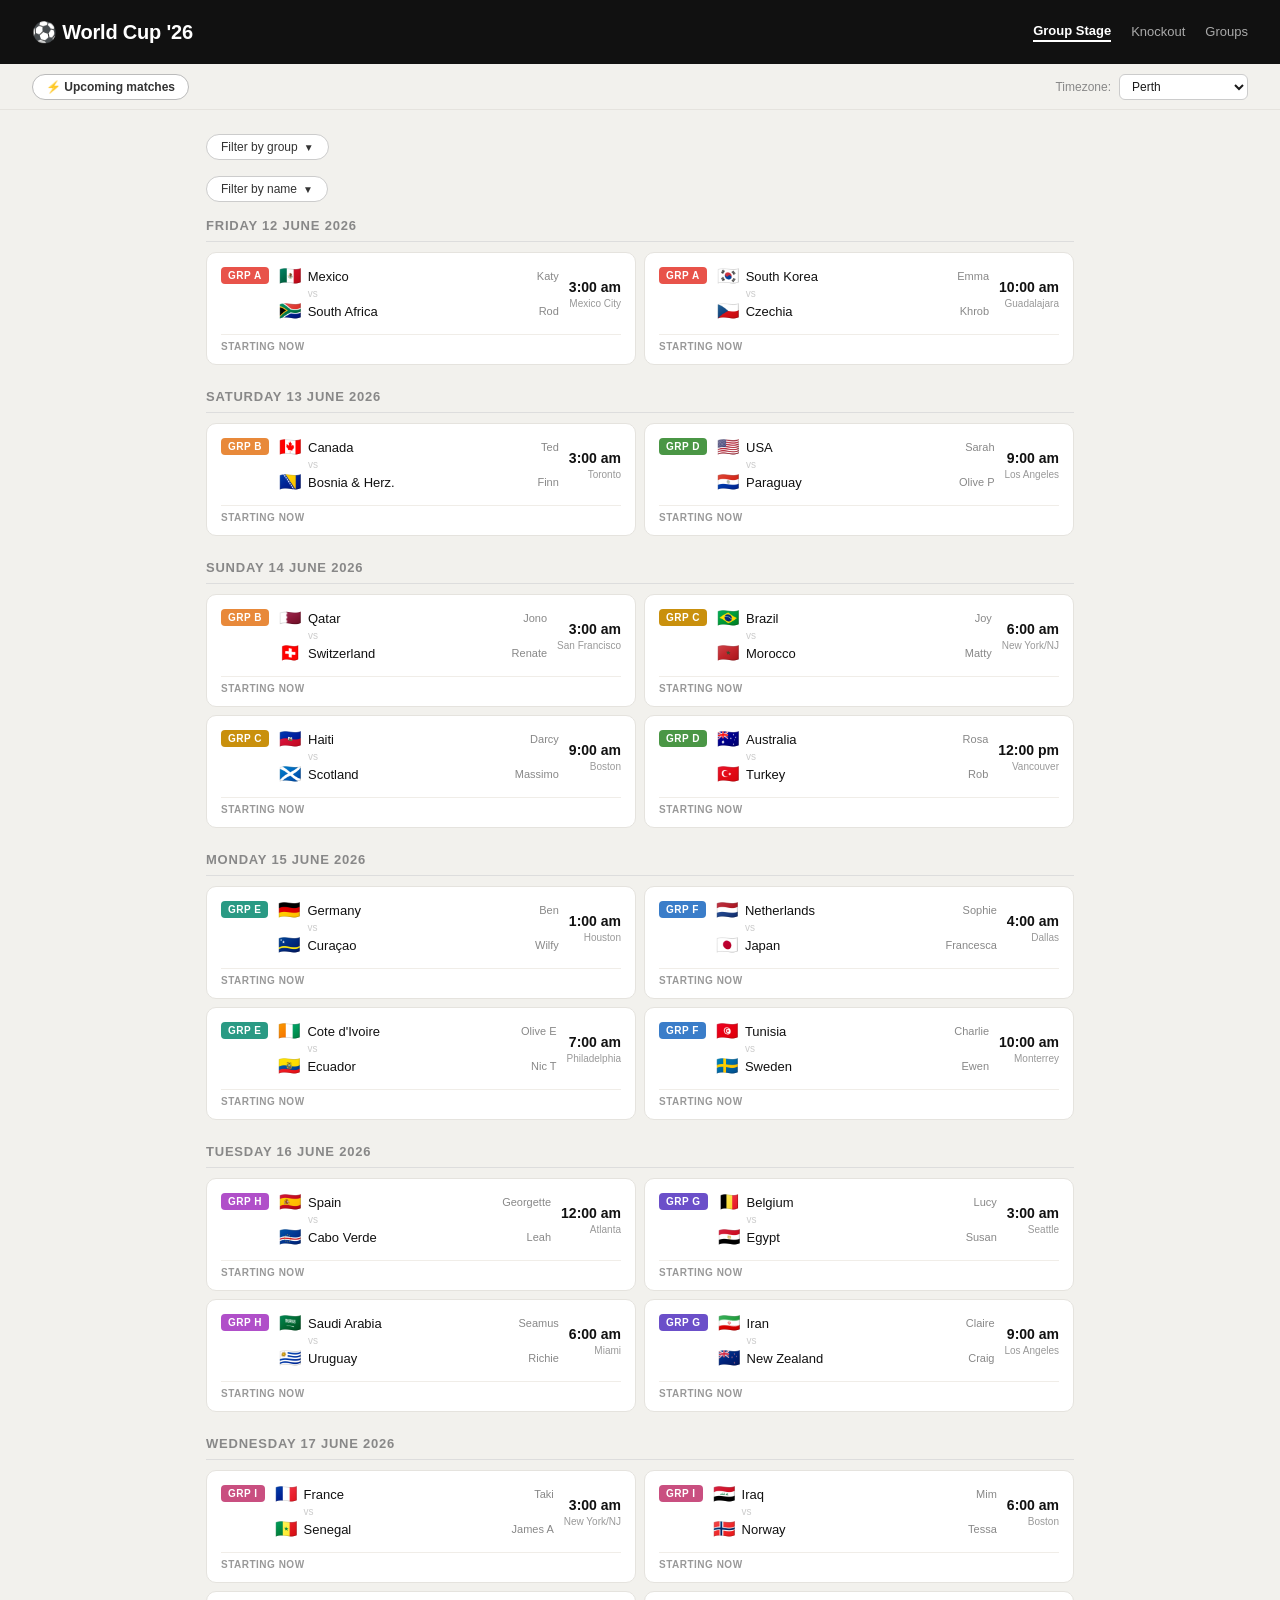
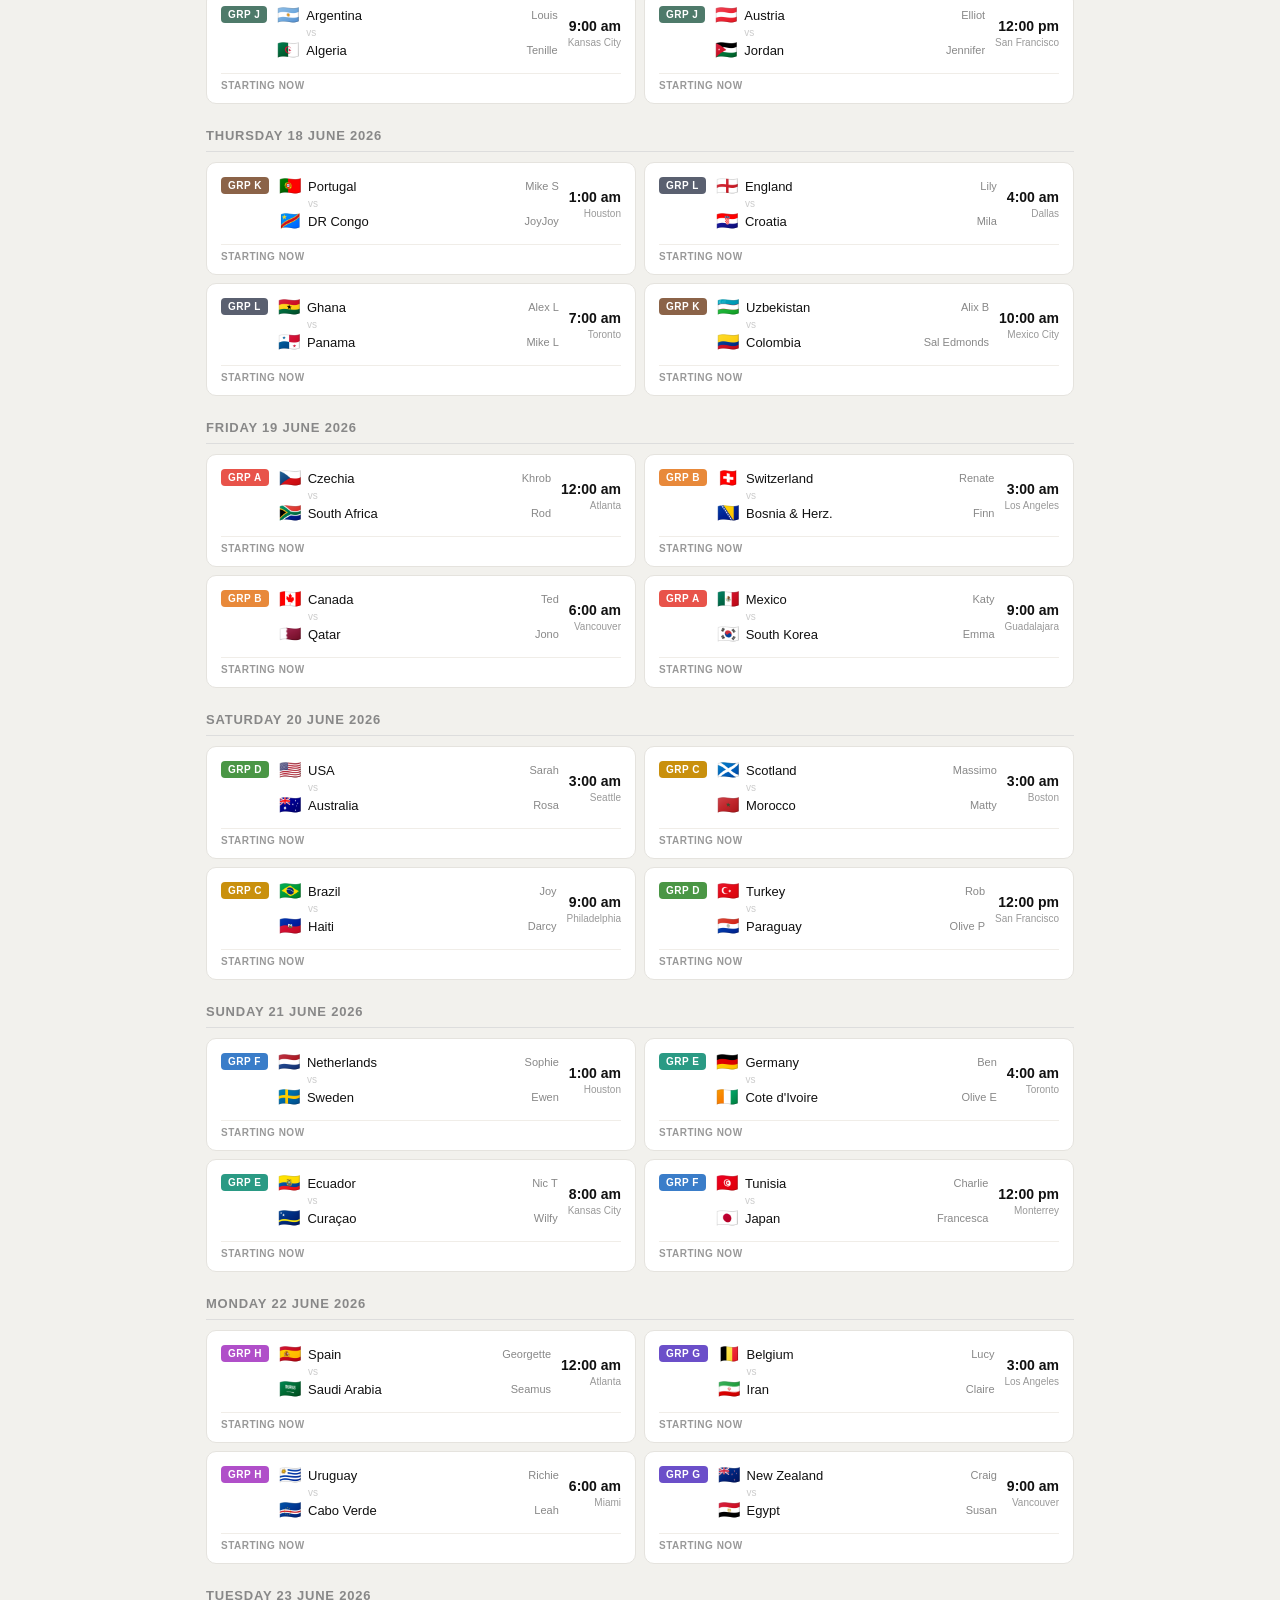
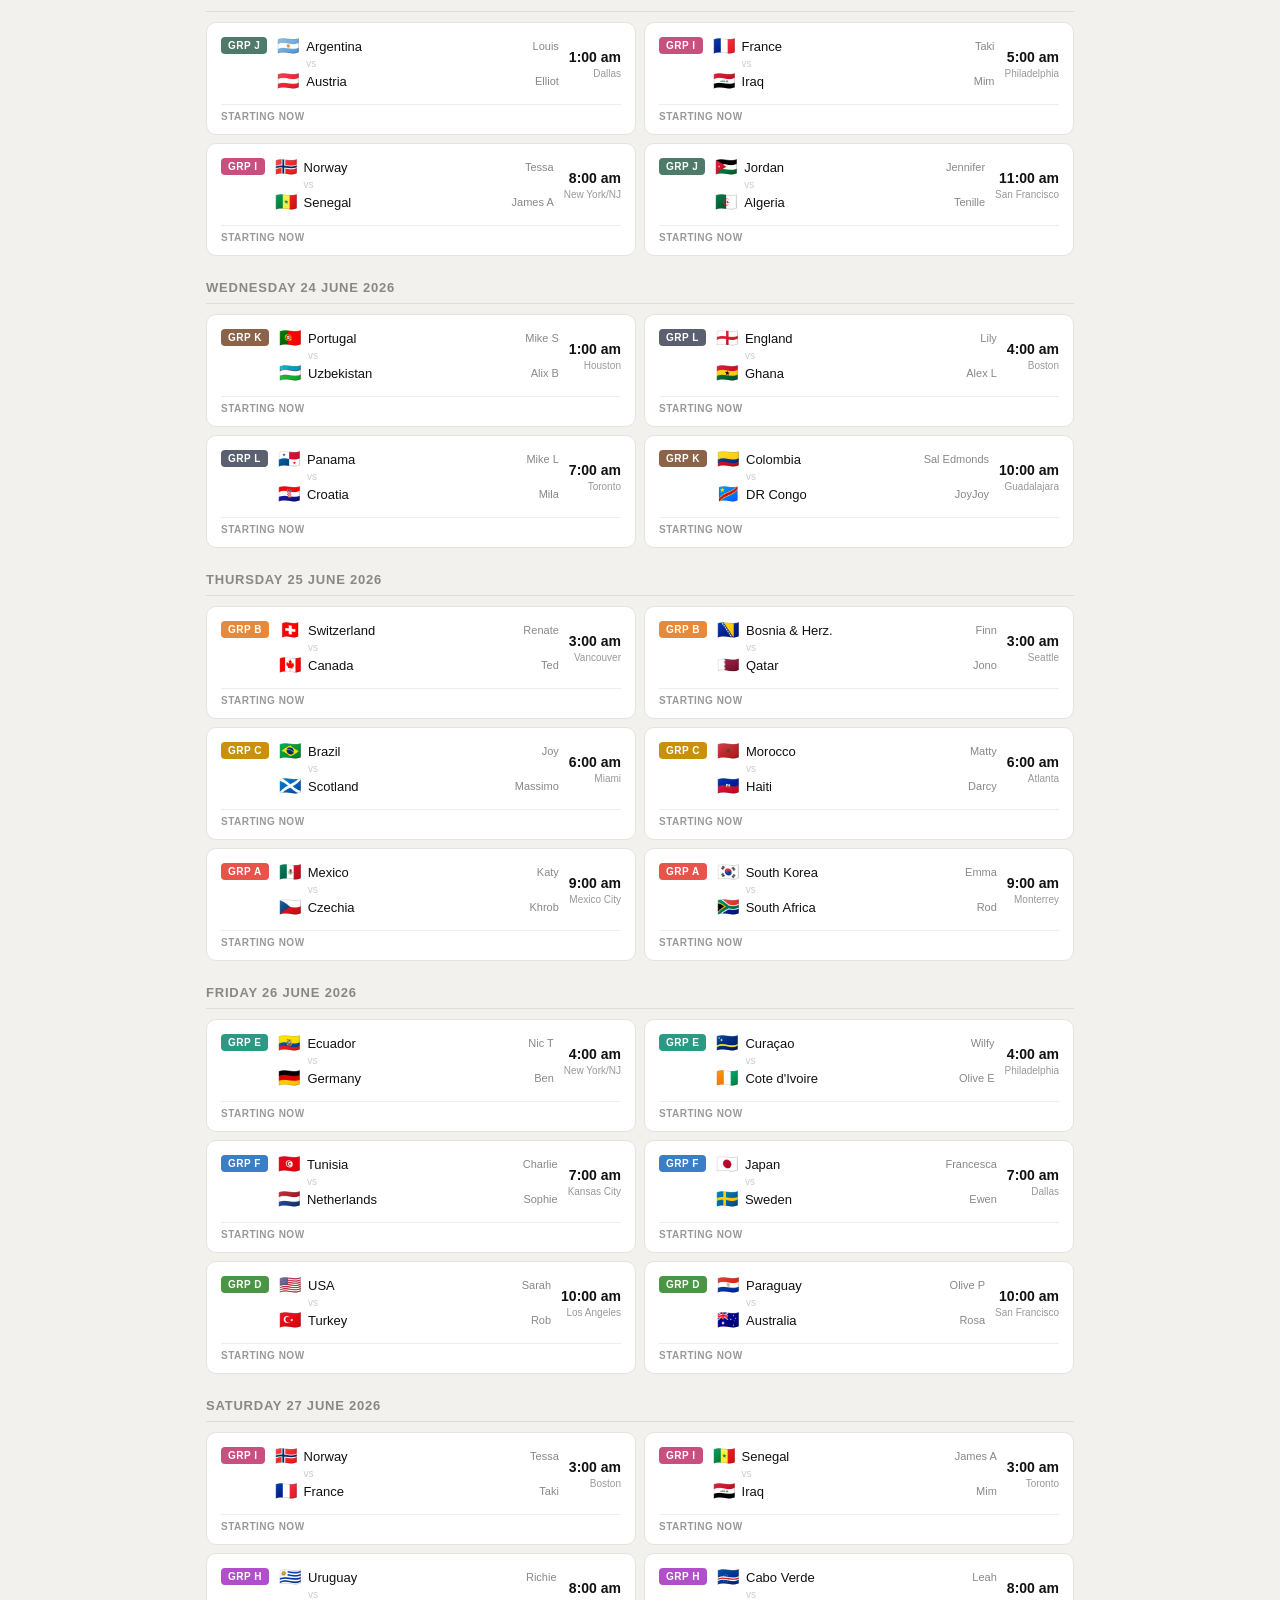
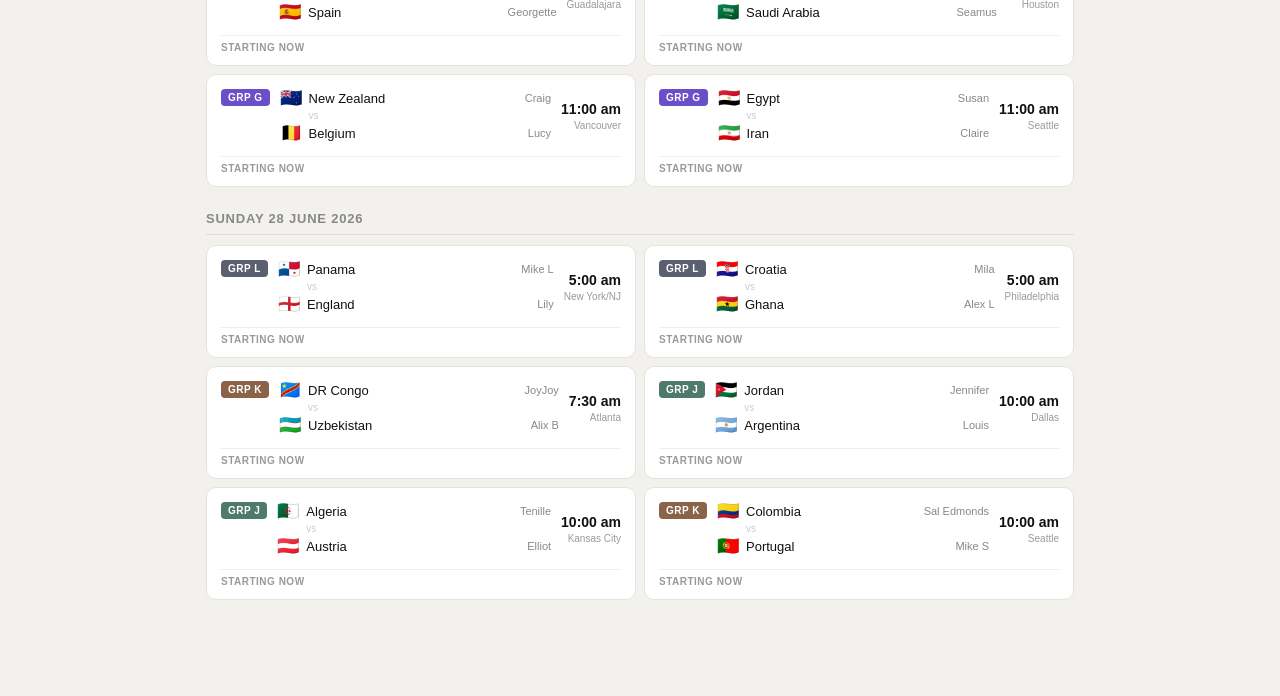
==== commit bac942ac: "Add files via upload" ====
--- a/index.html
+++ b/index.html
@@ -20,6 +20,7 @@
 </header>
 
 <div class="subheader">
+  <button class="upcoming-btn" onclick="scrollToUpcoming()">⚡ Upcoming matches</button>
   <div class="tz-selector">
     <label>Timezone:</label>
     <select id="tzSelect" onchange="localStorage.setItem('wc26tz', this.value); renderSchedule()">
@@ -514,7 +515,7 @@
     const matches = byDay[dayKey];
     // Use first match's ms and the grouping tz for the day label
     const label = getLocalDateLabel(matches[0].ms, tzForGrouping);
-    html += `<div class="day-block"><div class="day-header">${label}</div><div class="matches-grid">`;
+    html += `<div class="day-block" data-ms="${matches[0].ms}"><div class="day-header">${label}</div><div class="matches-grid">`;
 
     matches.forEach(m => {
       const tz = getEffectiveTz(m);
@@ -689,6 +690,26 @@
 
 const savedTz = localStorage.getItem('wc26tz');
 if (savedTz) { const sel = document.getElementById('tzSelect'); if ([...sel.options].some(o => o.value === savedTz)) sel.value = savedTz; }
+function scrollToUpcoming() {
+  const now = Date.now();
+  const blocks = document.querySelectorAll('.day-block[data-ms]');
+  let target = null;
+  for (const block of blocks) {
+    const ms = parseInt(block.dataset.ms, 10);
+    if (ms > now || block.querySelector('.match-card-countdown')) {
+      target = block;
+      break;
+    }
+  }
+  if (!target) target = blocks[blocks.length - 1];
+  if (!target) return;
+  // Measure all sticky elements so we don't scroll under them
+  const stickyOffset = Array.from(document.querySelectorAll('header, .subheader'))
+    .reduce((sum, el) => sum + el.offsetHeight, 0);
+  const top = target.getBoundingClientRect().top + window.scrollY - stickyOffset - 12;
+  window.scrollTo({ top, behavior: 'smooth' });
+}
+
 renderSchedule();
 fetchScores();
 </script>
--- a/style.css
+++ b/style.css
@@ -41,9 +41,30 @@
   background: #f2f1ed;
   padding: 0.6rem 2rem;
   display: flex;
-  justify-content: flex-end;
+  align-items: center;
+  justify-content: space-between;
   border-bottom: 1px solid #e5e3de;
-}
+  gap: 1rem;
+}
+
+.upcoming-btn {
+  display: inline-flex;
+  align-items: center;
+  gap: 6px;
+  padding: 5px 13px;
+  border-radius: 20px;
+  border: 1px solid #bbb;
+  background: #fff;
+  font-size: 12px;
+  font-weight: 600;
+  color: #333;
+  cursor: pointer;
+  white-space: nowrap;
+  transition: all 0.15s;
+  font-family: inherit;
+}
+.upcoming-btn:hover { border-color: #555; background: #f5f5f5; }
+.upcoming-btn:active { transform: scale(0.97); }
 
 /* ── Timezone selector ── */
 .tz-selector { display: flex; align-items: center; gap: 8px; }
@@ -75,6 +96,12 @@
 }
 .pill-filter button:hover { border-color: #888; }
 .pill-filter button.active { background: #333; color: #fff; border-color: #111; }
+.pill-filter button.eliminated {
+  background: #fef2f2; color: #b91c1c; border-color: #fca5a5;
+  text-decoration: line-through; opacity: 0.75;
+}
+.pill-filter button.eliminated:hover { border-color: #f87171; opacity: 1; }
+.pill-filter button.eliminated.active { background: #b91c1c; color: #fff; border-color: #991b1b; text-decoration: line-through; }
 
 .filter-toggle-row {
   display: flex; align-items: center; flex-wrap: wrap; gap: 6px; margin-bottom: 8px;
@@ -198,6 +225,37 @@
 .match-status.ft   { color: #888; }
 .match-status.pre  { color: #999; }
 
+/* ── Eliminated modal overlay ── */
+.elim-overlay {
+  display: none;
+  position: fixed; inset: 0;
+  background: rgba(0,0,0,0.6);
+  z-index: 998;
+}
+.elim-overlay.show { display: block; }
+
+.elim-toast {
+  display: none;
+  position: fixed;
+  top: 50%; left: 50%;
+  transform: translate(-50%, -50%);
+  background: #fff; color: #1a1a1a; border-radius: 16px;
+  padding: 32px 28px 28px;
+  max-width: 380px; width: calc(100% - 3rem);
+  text-align: center; font-size: 16px; line-height: 1.6;
+  box-shadow: 0 20px 60px rgba(0,0,0,0.35);
+  z-index: 999;
+}
+.elim-toast.show { display: block; }
+.elim-toast strong { display: block; font-size: 22px; margin-bottom: 12px; }
+.elim-toast span { display: block; }
+.elim-toast-close {
+  position: absolute; top: 12px; right: 14px;
+  background: none; border: none; font-size: 20px; line-height: 1;
+  color: #aaa; cursor: pointer; padding: 4px;
+}
+.elim-toast-close:hover { color: #333; }
+
 /* ── Empty state ── */
 .no-matches {
   font-size: 14px; color: #999; text-align: center; padding: 3rem; display: none;
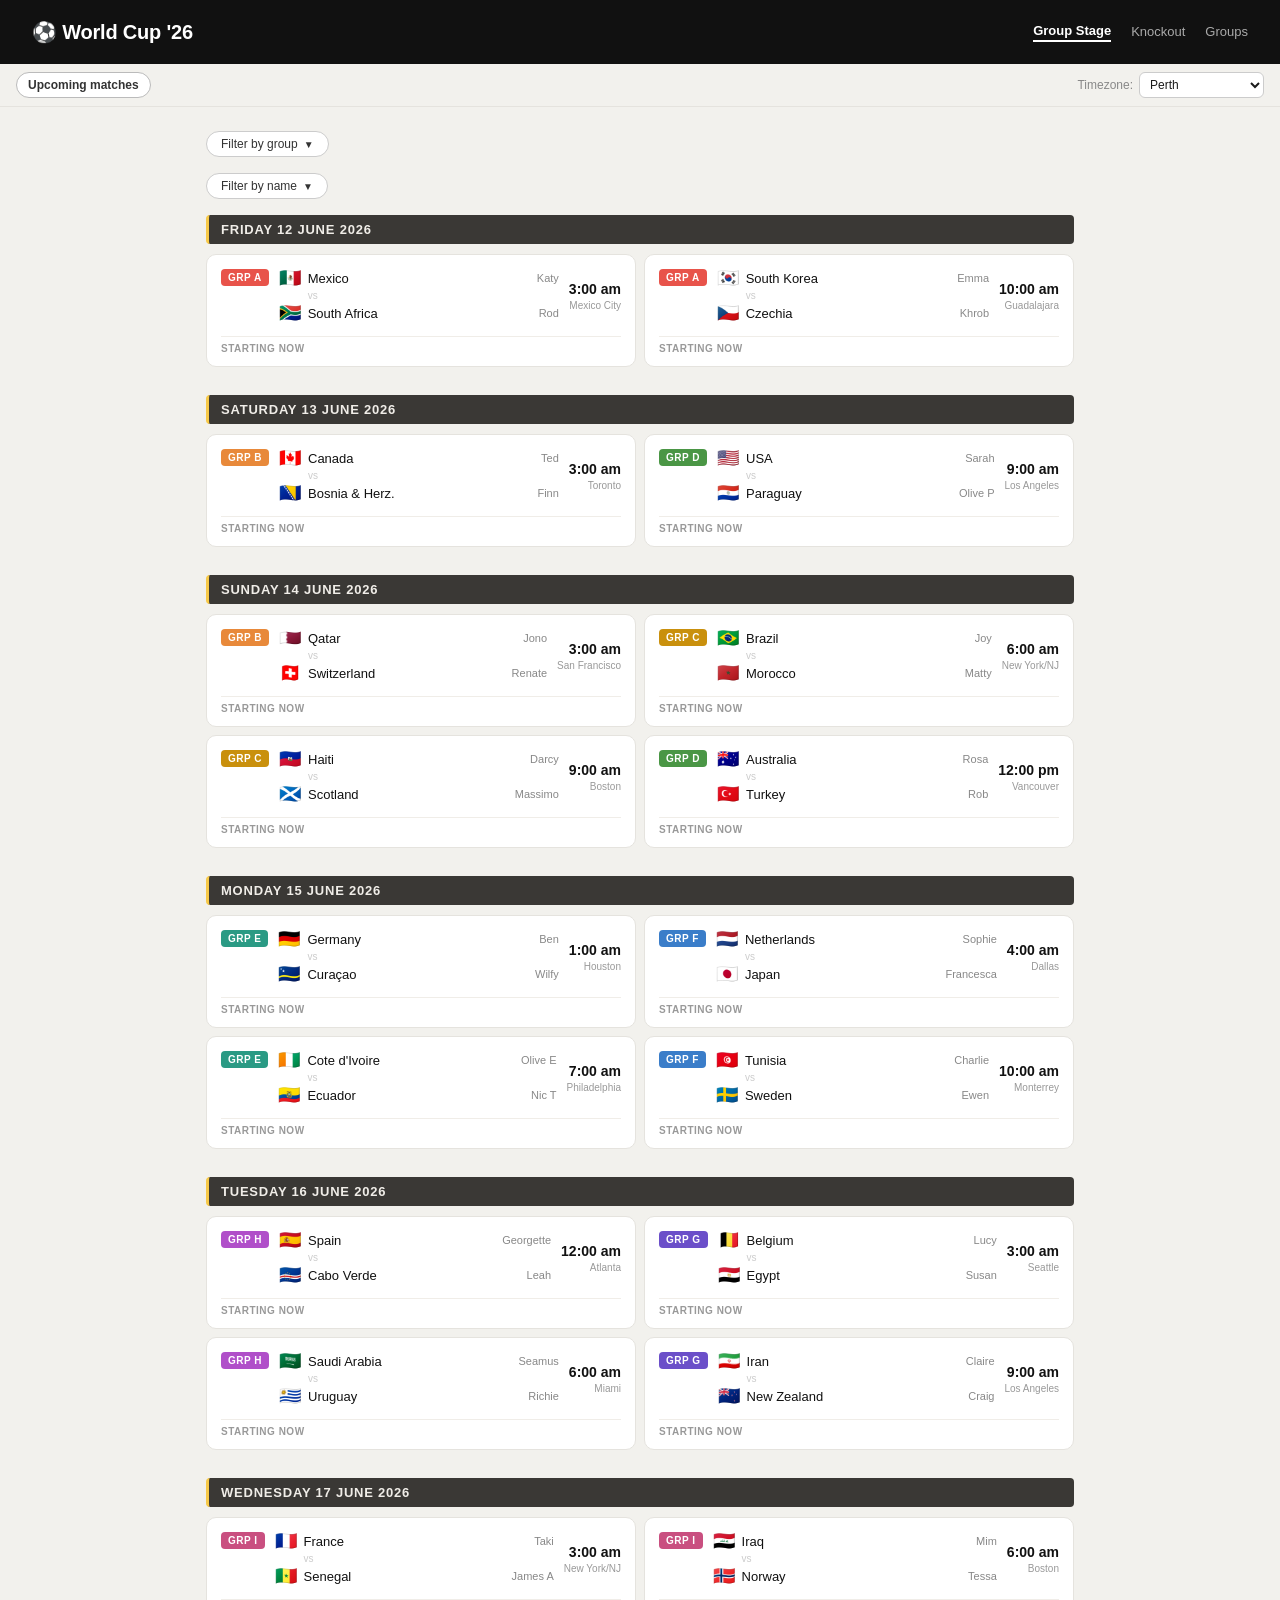
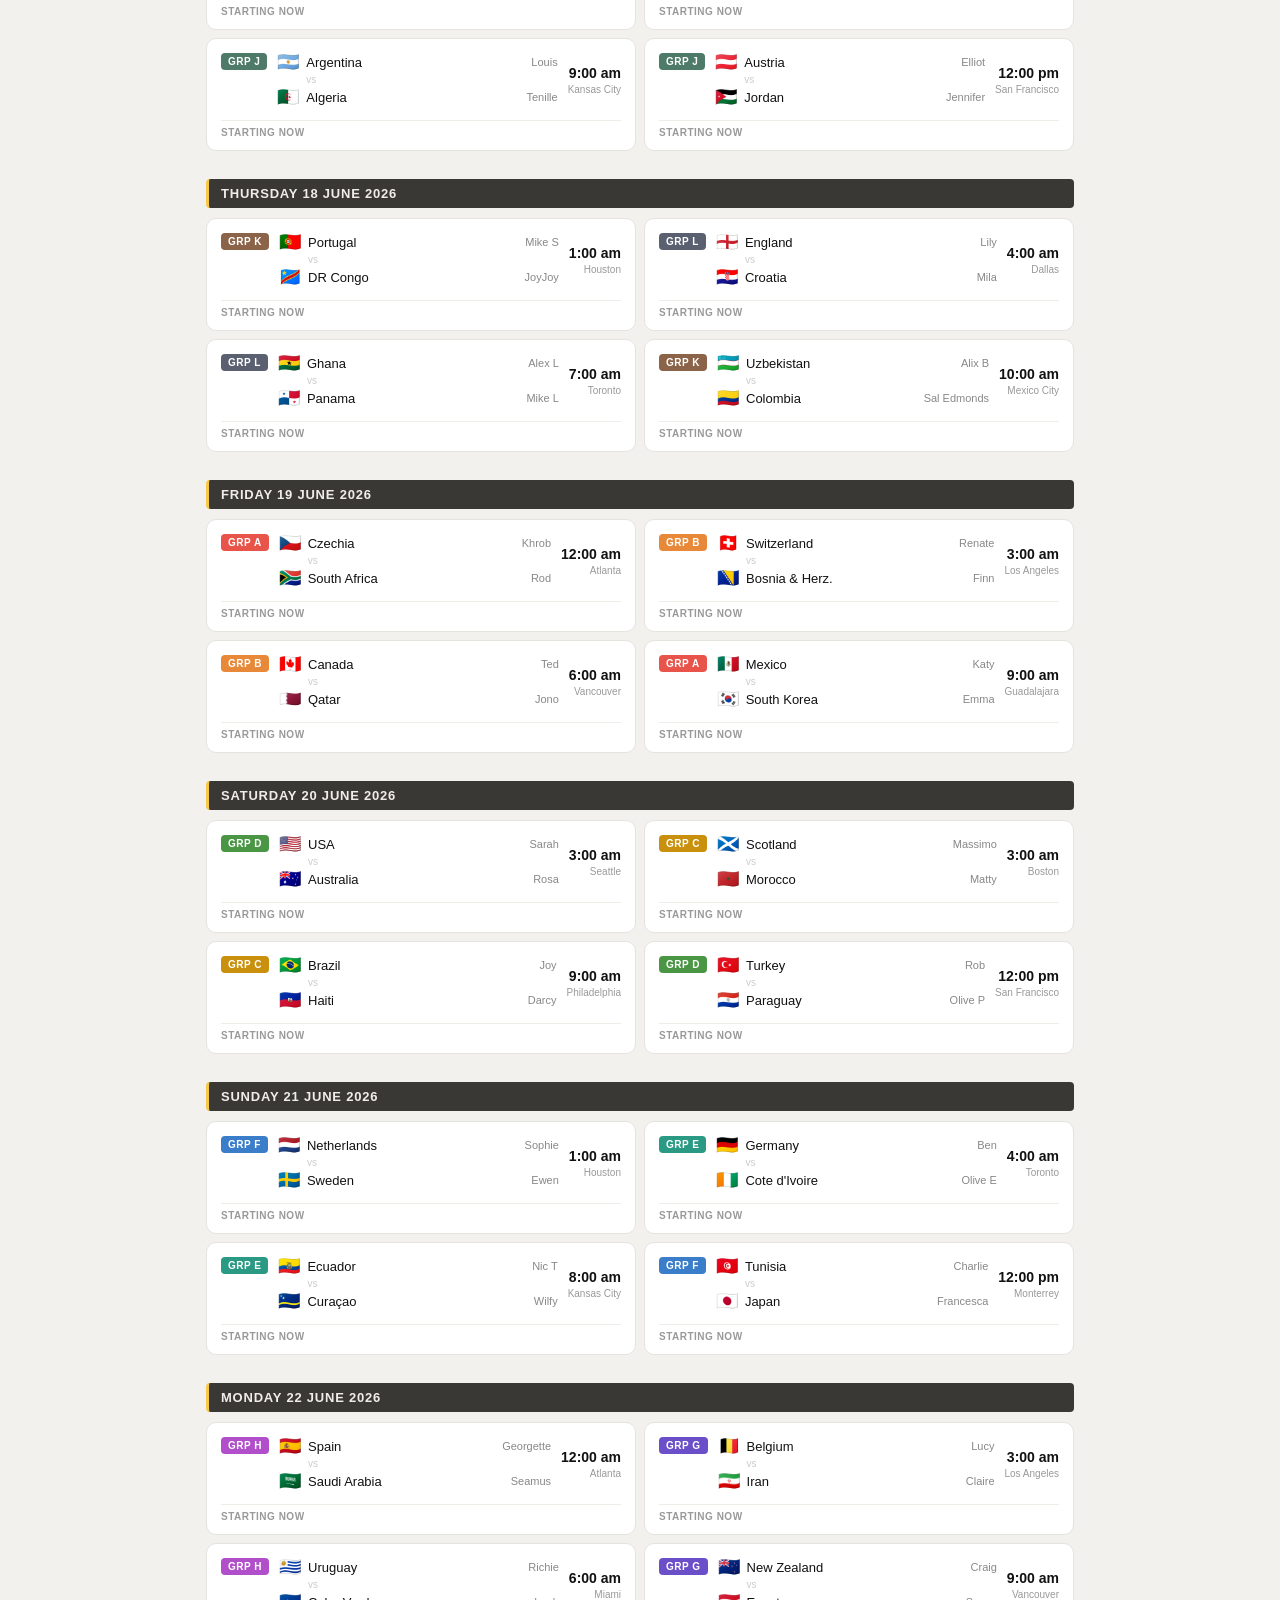
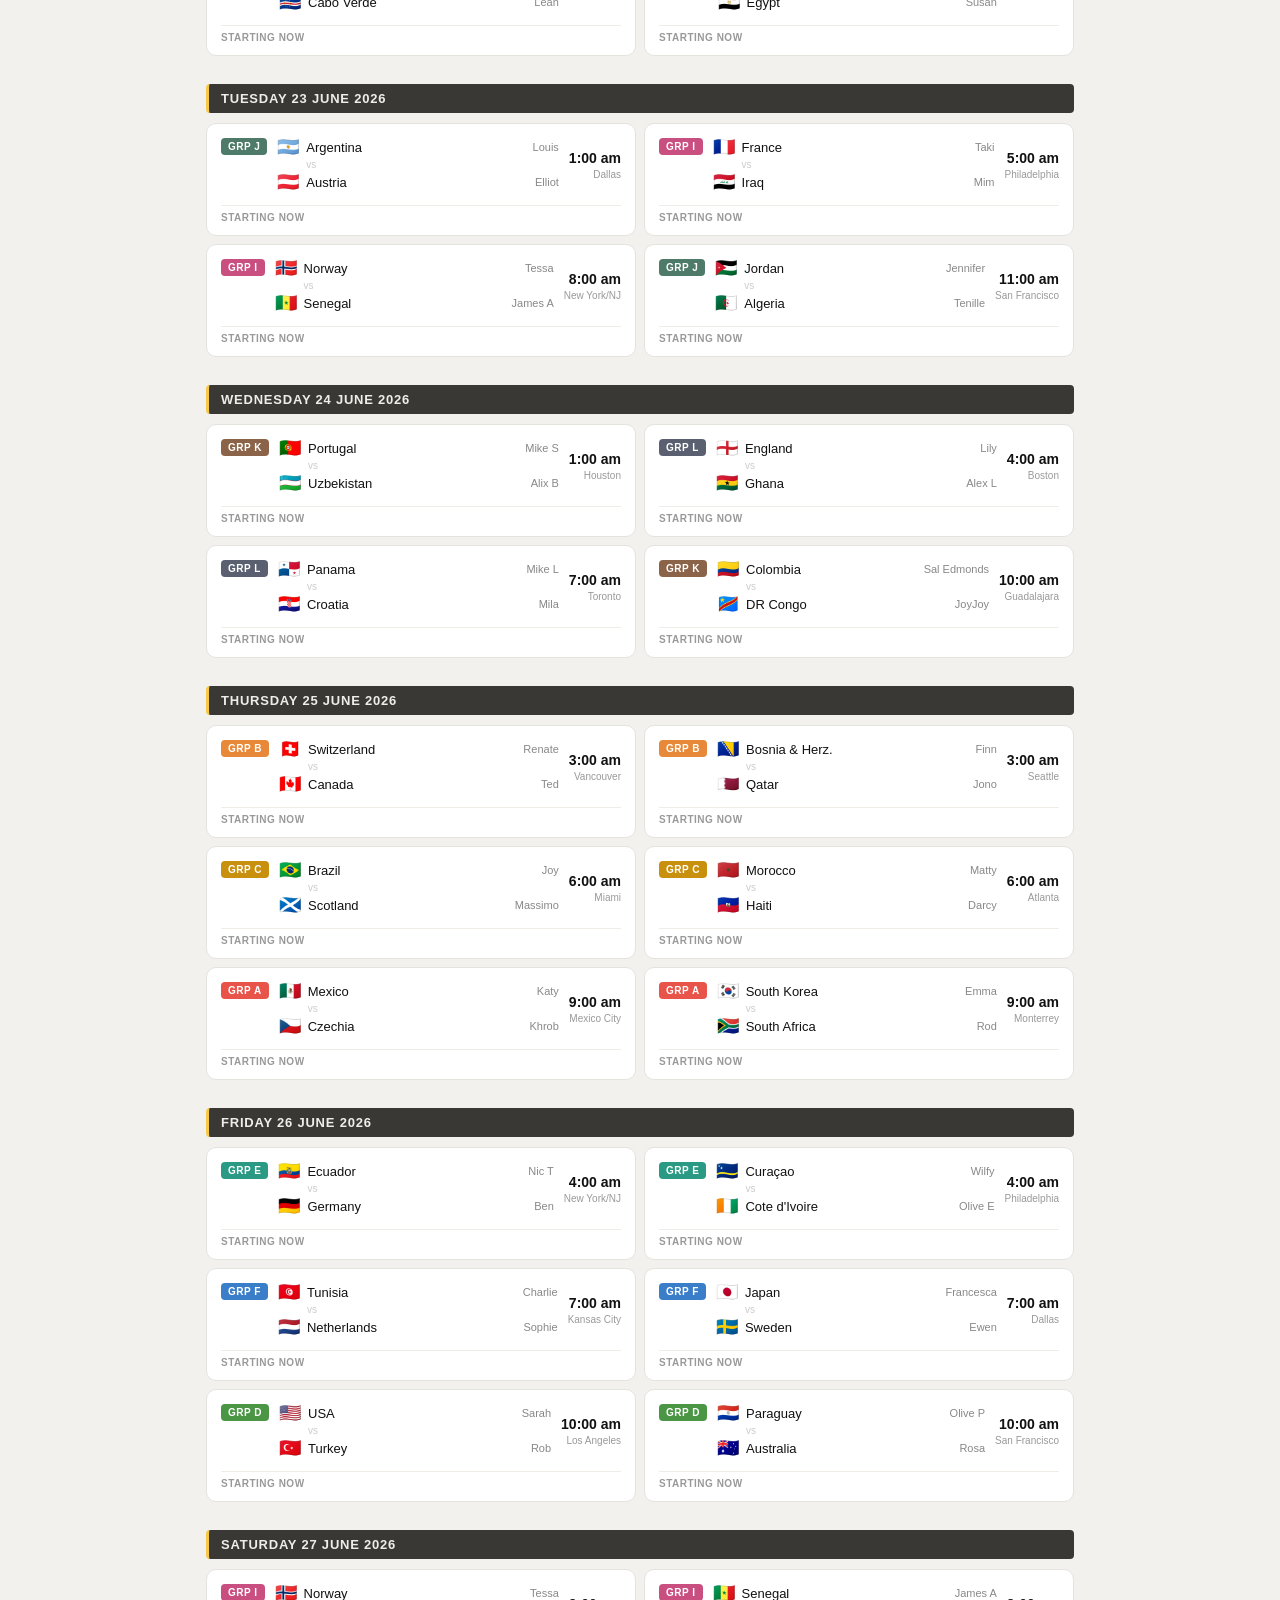
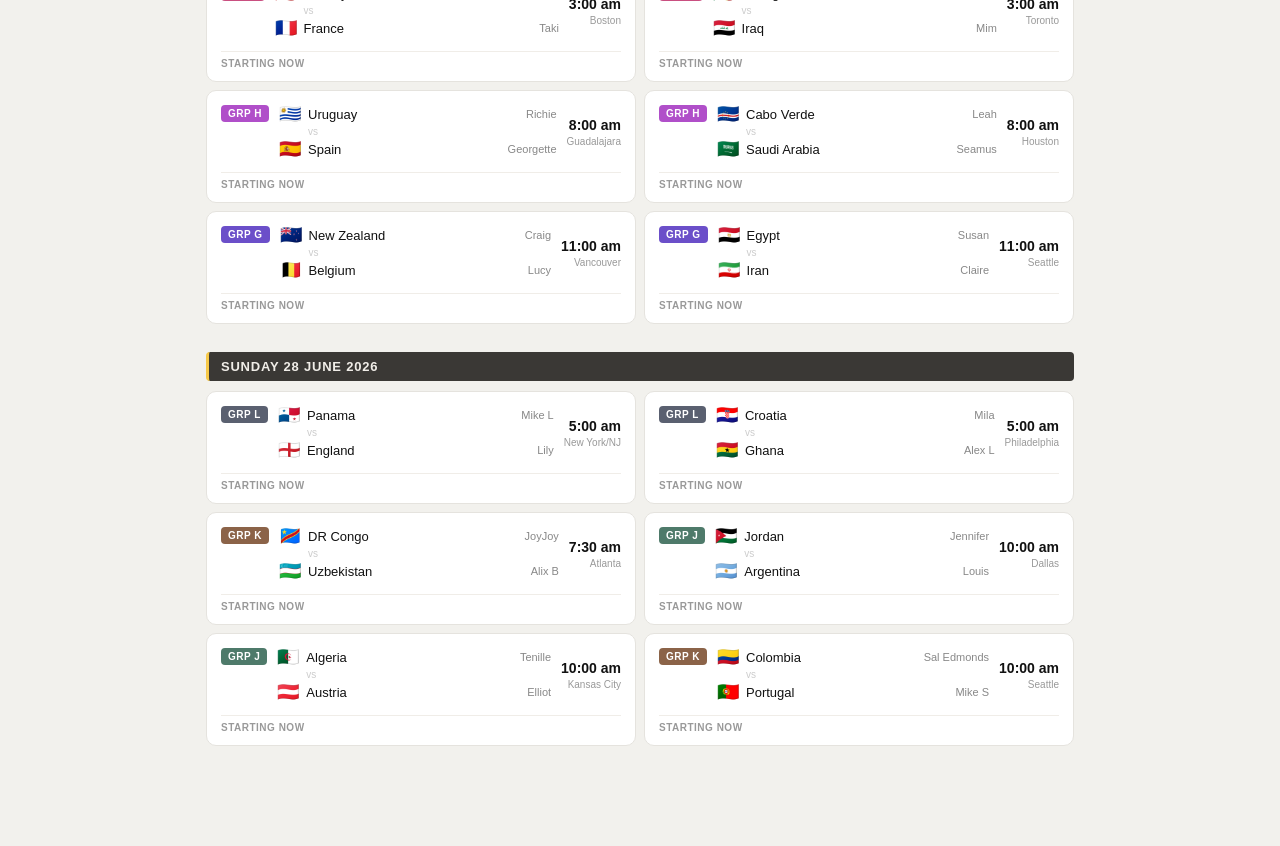
==== commit f800d17b: "Add files via upload" ====
--- a/index.html
+++ b/index.html
@@ -20,7 +20,7 @@
 </header>
 
 <div class="subheader">
-  <button class="upcoming-btn" onclick="scrollToUpcoming()">⚡ Upcoming matches</button>
+  <button class="upcoming-btn" onclick="scrollToUpcoming()">Upcoming matches</button>
   <div class="tz-selector">
     <label>Timezone:</label>
     <select id="tzSelect" onchange="localStorage.setItem('wc26tz', this.value); renderSchedule()">
--- a/style.css
+++ b/style.css
@@ -39,19 +39,18 @@
 /* ── Subheader (timezone bar) ── */
 .subheader {
   background: #f2f1ed;
-  padding: 0.6rem 2rem;
+  padding: 0.5rem 1rem;
   display: flex;
   align-items: center;
   justify-content: space-between;
   border-bottom: 1px solid #e5e3de;
-  gap: 1rem;
+  gap: 0.5rem;
 }
 
 .upcoming-btn {
   display: inline-flex;
   align-items: center;
-  gap: 6px;
-  padding: 5px 13px;
+  padding: 5px 11px;
   border-radius: 20px;
   border: 1px solid #bbb;
   background: #fff;
@@ -60,6 +59,7 @@
   color: #333;
   cursor: pointer;
   white-space: nowrap;
+  flex-shrink: 0;
   transition: all 0.15s;
   font-family: inherit;
 }
@@ -67,13 +67,21 @@
 .upcoming-btn:active { transform: scale(0.97); }
 
 /* ── Timezone selector ── */
-.tz-selector { display: flex; align-items: center; gap: 8px; }
+.tz-selector { display: flex; align-items: center; gap: 6px; min-width: 0; }
 .tz-selector label { font-size: 12px; color: #888; white-space: nowrap; }
 .tz-selector select {
   background: #fff; color: #1a1a1a; border: 1px solid #ccc;
-  border-radius: 6px; padding: 4px 8px; font-size: 12px; cursor: pointer; outline: none;
+  border-radius: 6px; padding: 4px 6px; font-size: 12px; cursor: pointer; outline: none;
+  min-width: 0; max-width: 100%;
 }
 .tz-selector select:hover { border-color: #888; }
+
+@media (max-width: 500px) {
+  .subheader { padding: 0.4rem 0.75rem; }
+  .tz-selector label { display: none; }
+  .tz-selector select { font-size: 11px; }
+  .upcoming-btn { font-size: 11px; padding: 4px 10px; }
+}
 
 /* ── Content wrapper ── */
 .content { max-width: 900px; margin: 0 auto; padding: 1.5rem 1rem; }
@@ -125,10 +133,12 @@
 .person-active-chips:empty { display: none; }
 
 /* ── Day block & match grid ── */
-.day-block { margin-bottom: 1.5rem; }
+.day-block { margin-bottom: 1.75rem; }
 .day-header {
-  font-size: 13px; font-weight: 600; color: #888; text-transform: uppercase;
-  letter-spacing: 0.06em; padding: 0 0 8px; border-bottom: 1px solid #ddd; margin-bottom: 10px;
+  font-size: 13px; font-weight: 700; color: #f0ede8; text-transform: uppercase;
+  letter-spacing: 0.06em; margin-bottom: 10px;
+  background: #3a3835; border-left: 3px solid #f7c948;
+  padding: 7px 12px; border-radius: 4px;
 }
 
 .matches-grid {
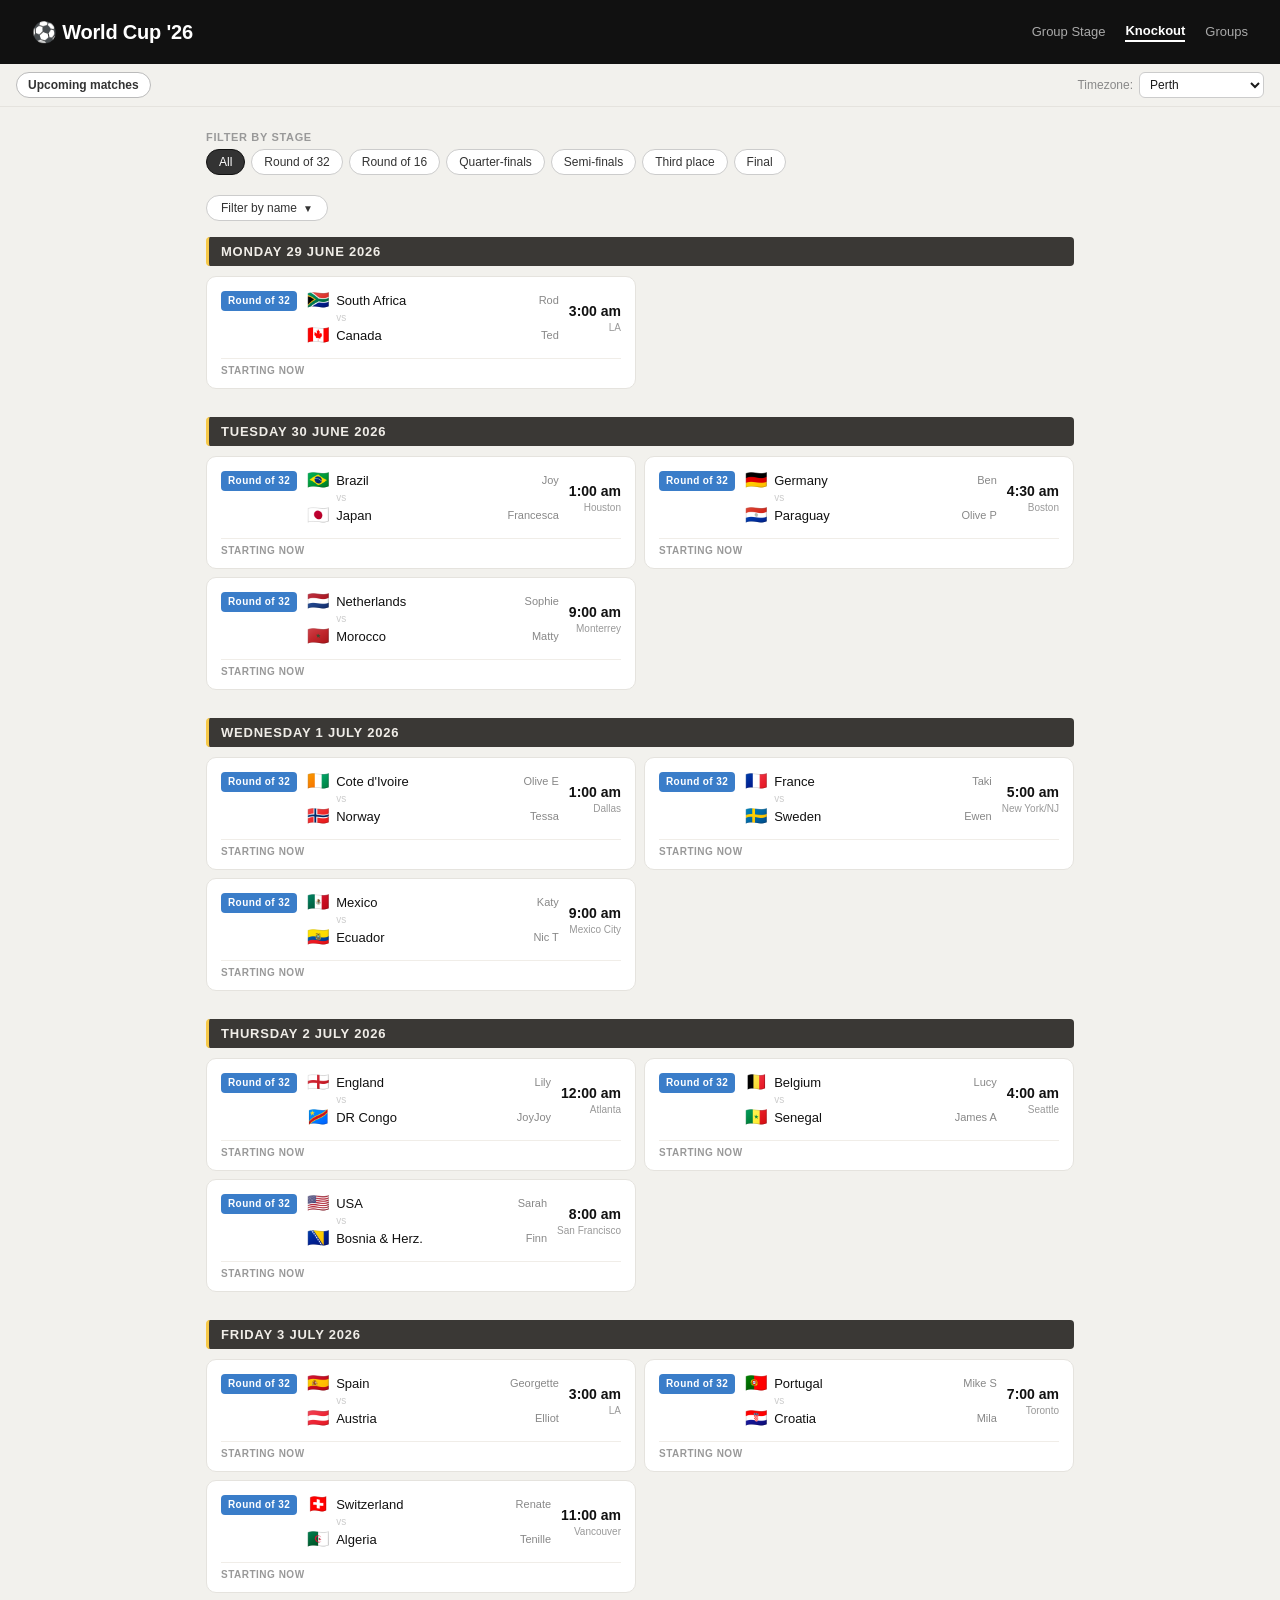
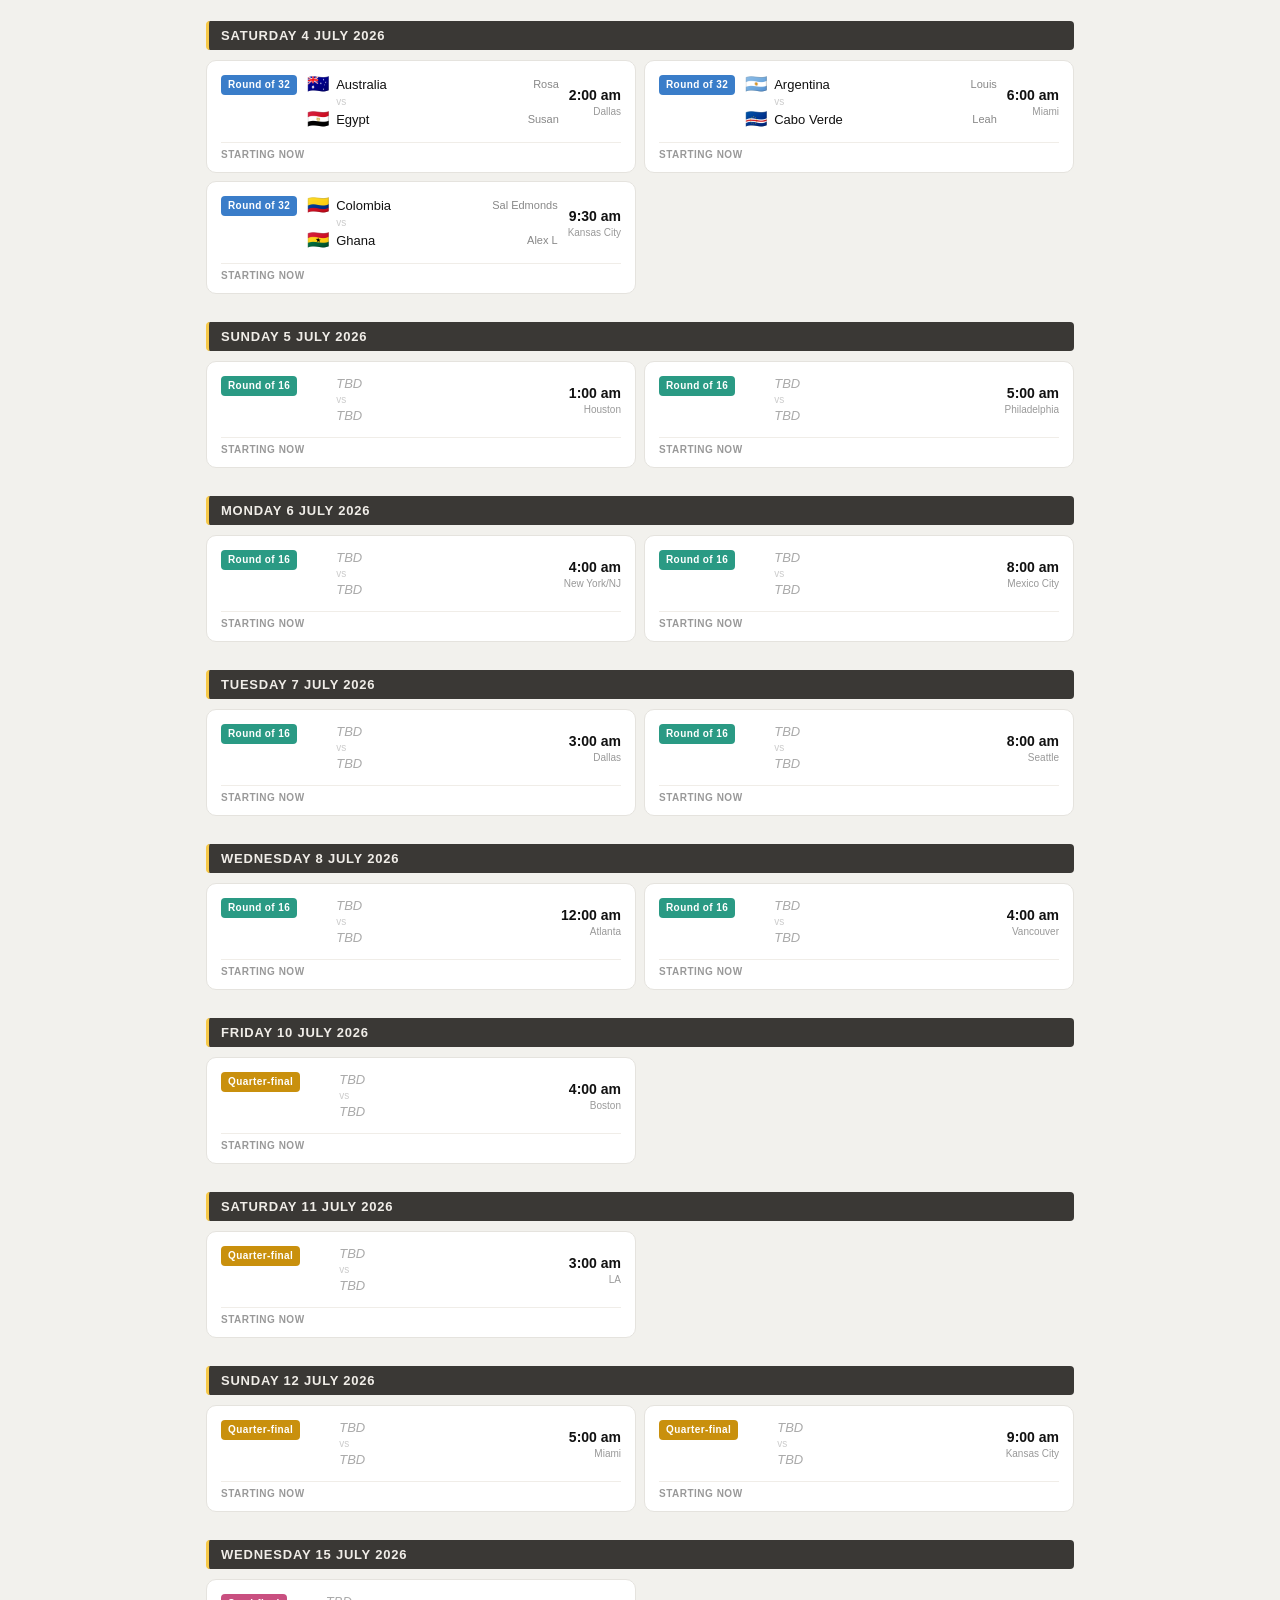
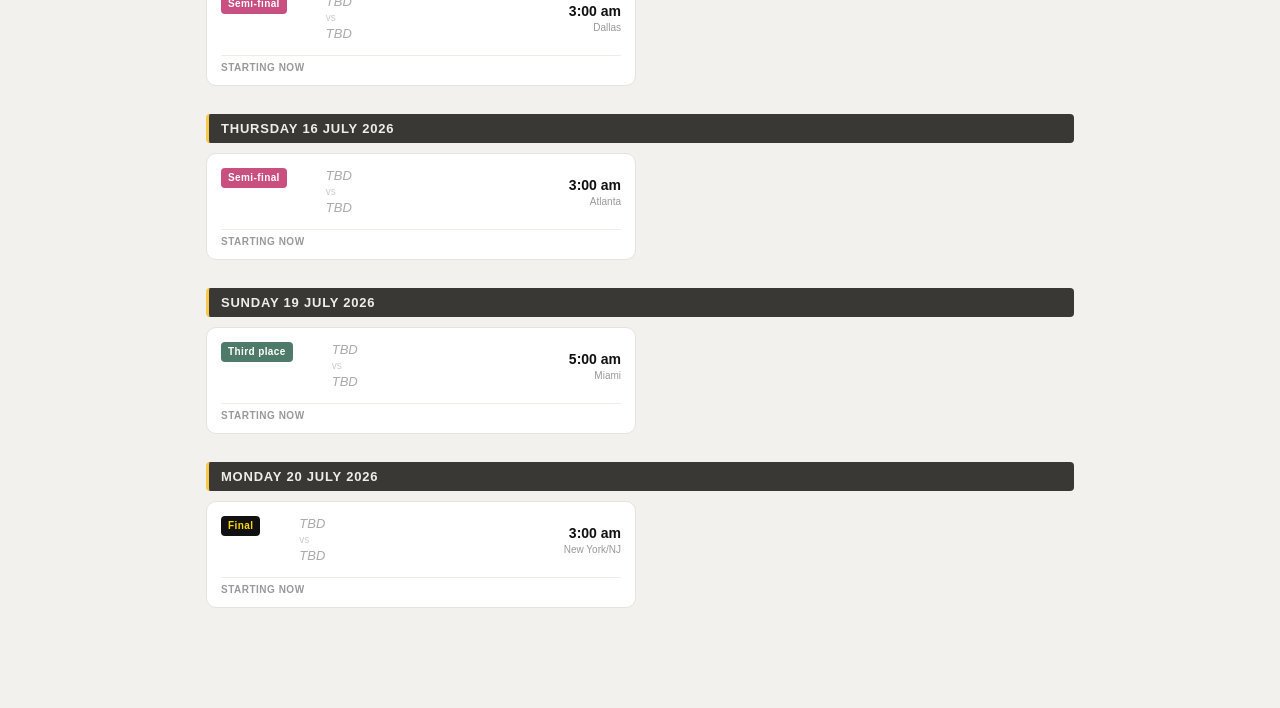
==== commit de399e64: "Add files via upload" ====
--- a/index.html
+++ b/index.html
@@ -3,7 +3,7 @@
 <head>
 <meta charset="UTF-8">
 <meta name="viewport" content="width=device-width, initial-scale=1.0">
-<title>FIFA World Cup 2026 — Group Stage</title>
+<title>FIFA World Cup 2026 — Knockout Stage</title>
 <link rel="stylesheet" href="style.css">
 </head>
 <body>
@@ -13,8 +13,8 @@
     <h1>⚽ World Cup '26</h1>
   </div>
   <div class="header-right">
-    <a href="index.html" class="nav-link active">Group Stage</a>
-    <a href="knockout.html" class="nav-link">Knockout</a>
+    <a href="groupstage.html" class="nav-link">Group Stage</a>
+    <a href="index.html" class="nav-link active">Knockout</a>
     <a href="groups.html" class="nav-link">Groups</a>
   </div>
 </header>
@@ -40,28 +40,15 @@
 <div class="content">
 
   <div class="filter-section">
-    <div class="filter-toggle-row">
-      <button class="person-filter-toggle" id="groupFilterToggle" onclick="toggleGroupFilter()">
-        Filter by group <span class="toggle-arrow">▼</span>
-      </button>
-      <div class="person-active-chips" id="groupActiveChips"></div>
-    </div>
-    <div class="person-filter-panel" id="groupFilterPanel">
-      <div class="pill-filter group-filter" id="groupFilter">
-        <button class="active" data-group="all" onclick="filterGroup(this)">All</button>
-        <button data-group="A" onclick="filterGroup(this)">A</button>
-        <button data-group="B" onclick="filterGroup(this)">B</button>
-        <button data-group="C" onclick="filterGroup(this)">C</button>
-        <button data-group="D" onclick="filterGroup(this)">D</button>
-        <button data-group="E" onclick="filterGroup(this)">E</button>
-        <button data-group="F" onclick="filterGroup(this)">F</button>
-        <button data-group="G" onclick="filterGroup(this)">G</button>
-        <button data-group="H" onclick="filterGroup(this)">H</button>
-        <button data-group="I" onclick="filterGroup(this)">I</button>
-        <button data-group="J" onclick="filterGroup(this)">J</button>
-        <button data-group="K" onclick="filterGroup(this)">K</button>
-        <button data-group="L" onclick="filterGroup(this)">L</button>
-      </div>
+    <div class="filter-label">Filter by stage</div>
+    <div class="pill-filter stage-filter" id="stageFilter">
+      <button class="active" data-stage="all" onclick="filterStage(this)">All</button>
+      <button data-stage="R32" onclick="filterStage(this)">Round of 32</button>
+      <button data-stage="R16" onclick="filterStage(this)">Round of 16</button>
+      <button data-stage="QF"  onclick="filterStage(this)">Quarter-finals</button>
+      <button data-stage="SF"  onclick="filterStage(this)">Semi-finals</button>
+      <button data-stage="TP"  onclick="filterStage(this)">Third place</button>
+      <button data-stage="F"   onclick="filterStage(this)">Final</button>
     </div>
   </div>
 
@@ -77,6 +64,7 @@
         <button class="active" data-person="all" onclick="filterPerson(this)">Everyone</button>
         <button data-person="Alix B" onclick="filterPerson(this)">🇺🇿 Alix B</button>
         <button data-person="Alex L" onclick="filterPerson(this)">🇬🇭 Alex L</button>
+        <button data-person="Ben" onclick="filterPerson(this)">🇩🇪 Ben</button>
         <button data-person="Charlie" onclick="filterPerson(this)">🇹🇳 Charlie</button>
         <button data-person="Claire" onclick="filterPerson(this)">🇮🇷 Claire</button>
         <button data-person="Craig" onclick="filterPerson(this)">🇳🇿 Craig</button>
@@ -129,64 +117,76 @@
   <div id="schedule"></div>
   <div class="no-matches" id="noMatches">No matches found for the current filters.</div>
 
-  <!--
-  <div style="margin-top: 2.5rem; padding-top: 1.5rem; border-top: 1px solid #ddd;">
-    <div style="font-size: 11px; font-weight: 600; color: #999; text-transform: uppercase; letter-spacing: 0.06em; margin-bottom: 10px;">Examples</div>
-    <div class="matches-grid">
-
-      <div class="match-card">
-        <div class="match-card-status"><span class="match-status-pill live">Live · 42'</span></div>
-        <span class="match-group-badge badge-d">GRP D</span>
-        <div class="match-teams">
-          <div class="team-row-m">
-            <span class="team-flag">🇦🇺</span>
-            <span class="team-name">Australia</span>
-            <span class="team-person highlighted">Rosa</span>
-            <span class="score-num">3</span>
-          </div>
-          <div class="vs-divider">vs</div>
-          <div class="team-row-m">
-            <span class="team-flag">🇺🇸</span>
-            <span class="team-name">USA</span>
-            <span class="team-person highlighted">Sarah</span>
-            <span class="score-num">1</span>
-          </div>
-        </div>
-        <div class="match-meta">
-          <div class="match-venue">Vancouver</div>
-        </div>
-      </div>
-
-      <div class="match-card">
-        <div class="match-card-status"><span class="match-status-pill ft">Match Finished</span></div>
-        <span class="match-group-badge badge-k">GRP K</span>
-        <div class="match-teams">
-          <div class="team-row-m">
-            <span class="team-flag">🇨🇴</span>
-            <span class="team-name">Colombia</span>
-            <span class="team-person highlighted">Sal E</span>
-            <span class="score-num">7</span>
-          </div>
-          <div class="vs-divider">vs</div>
-          <div class="team-row-m">
-            <span class="team-flag">🇵🇹</span>
-            <span class="team-name">Portugal</span>
-            <span class="team-person highlighted">Mike S</span>
-            <span class="score-num">2</span>
-          </div>
-        </div>
-        <div class="match-meta">
-          <div class="match-venue">Seattle</div>
-        </div>
-      </div>
-
-    </div>
-  </div>
-  -->
 
 </div>
 
+</div>
+
+<div class="elim-overlay" id="elimOverlay" onclick="hideElimToast()"></div>
+<div class="elim-toast" id="elimToast">
+  <button class="elim-toast-close" onclick="hideElimToast()" aria-label="Dismiss">✕</button>
+  <strong id="elimToastTop"></strong>
+  <span id="elimToastBody"></span>
+</div>
+
 <script>
+// ET = UTC-4 in summer
+function etMs(y, mo, d, h, m) {
+  return Date.UTC(y, mo - 1, d, h + 4, m || 0);
+}
+
+const STAGE_LABELS = {
+  R32: "Round of 32",
+  R16: "Round of 16",
+  QF:  "Quarter-final",
+  SF:  "Semi-final",
+  TP:  "Third place",
+  F:   "Final",
+};
+
+// MATCHES is keyed by ESPN event ID so we can match scores and resolved team names.
+// t1/t2 are fallback labels used only until ESPN resolves the actual team names.
+const MATCHES = [
+  // ── Round of 32 ──────────────────────────────────────────────
+  { ms: etMs(2026,6,28,15,0),  stage:"R32", espnId:"760486", t1:"South Africa",  t2:"Canada",          venue:"SoFi Stadium, LA" },
+  { ms: etMs(2026,6,29,13,0),  stage:"R32", espnId:"760487", t1:"Brazil",        t2:"Japan",           venue:"NRG Stadium, Houston" },
+  { ms: etMs(2026,6,29,16,30), stage:"R32", espnId:"760489", t1:"Germany",       t2:"Paraguay",        venue:"Gillette Stadium, Boston" },
+  { ms: etMs(2026,6,29,21,0),  stage:"R32", espnId:"760488", t1:"Netherlands",   t2:"Morocco",         venue:"Estadio BBVA, Monterrey" },
+  { ms: etMs(2026,6,30,13,0),  stage:"R32", espnId:"760490", t1:"Cote d'Ivoire", t2:"Norway",          venue:"AT&T Stadium, Dallas" },
+  { ms: etMs(2026,6,30,17,0),  stage:"R32", espnId:"760492", t1:"France",        t2:"Sweden",          venue:"MetLife Stadium, New York/NJ" },
+  { ms: etMs(2026,6,30,21,0),  stage:"R32", espnId:"760491", t1:"Mexico",        t2:"Ecuador",         venue:"Estadio Azteca, Mexico City" },
+  { ms: etMs(2026,7, 1,12,0),  stage:"R32", espnId:"760495", t1:"England",       t2:"DR Congo",        venue:"Mercedes-Benz Stadium, Atlanta" },
+  { ms: etMs(2026,7, 1,16,0),  stage:"R32", espnId:"760493", t1:"Belgium",       t2:"Senegal",         venue:"Lumen Field, Seattle" },
+  { ms: etMs(2026,7, 1,20,0),  stage:"R32", espnId:"760494", t1:"USA",           t2:"Bosnia & Herz.",  venue:"Levi's Stadium, San Francisco" },
+  { ms: etMs(2026,7, 2,15,0),  stage:"R32", espnId:"760497", t1:"Spain",         t2:"Austria",         venue:"SoFi Stadium, LA" },
+  { ms: etMs(2026,7, 2,19,0),  stage:"R32", espnId:"760496", t1:"Portugal",      t2:"Croatia",         venue:"BMO Field, Toronto" },
+  { ms: etMs(2026,7, 2,23,0),  stage:"R32", espnId:"760498", t1:"Switzerland",   t2:"Algeria",         venue:"BC Place, Vancouver" },
+  { ms: etMs(2026,7, 3,14,0),  stage:"R32", espnId:"760499", t1:"Australia",     t2:"Egypt",           venue:"AT&T Stadium, Dallas" },
+  { ms: etMs(2026,7, 3,18,0),  stage:"R32", espnId:"760500", t1:"Argentina",     t2:"Cabo Verde",      venue:"Hard Rock Stadium, Miami" },
+  { ms: etMs(2026,7, 3,21,30), stage:"R32", espnId:"760501", t1:"Colombia",      t2:"Ghana",           venue:"Arrowhead Stadium, Kansas City" },
+  // ── Round of 16 ──────────────────────────────────────────────
+  { ms: etMs(2026,7, 4,13,0),  stage:"R16", espnId:"760502", t1:"TBD", t2:"TBD", venue:"NRG Stadium, Houston" },
+  { ms: etMs(2026,7, 4,17,0),  stage:"R16", espnId:"760503", t1:"TBD", t2:"TBD", venue:"Lincoln Financial Field, Philadelphia" },
+  { ms: etMs(2026,7, 5,16,0),  stage:"R16", espnId:"760504", t1:"TBD", t2:"TBD", venue:"MetLife Stadium, New York/NJ" },
+  { ms: etMs(2026,7, 5,20,0),  stage:"R16", espnId:"760505", t1:"TBD", t2:"TBD", venue:"Estadio Azteca, Mexico City" },
+  { ms: etMs(2026,7, 6,15,0),  stage:"R16", espnId:"760506", t1:"TBD", t2:"TBD", venue:"AT&T Stadium, Dallas" },
+  { ms: etMs(2026,7, 6,20,0),  stage:"R16", espnId:"760507", t1:"TBD", t2:"TBD", venue:"Lumen Field, Seattle" },
+  { ms: etMs(2026,7, 7,12,0),  stage:"R16", espnId:"760509", t1:"TBD", t2:"TBD", venue:"Mercedes-Benz Stadium, Atlanta" },
+  { ms: etMs(2026,7, 7,16,0),  stage:"R16", espnId:"760508", t1:"TBD", t2:"TBD", venue:"BC Place, Vancouver" },
+  // ── Quarter-finals ───────────────────────────────────────────
+  { ms: etMs(2026,7, 9,16,0),  stage:"QF",  espnId:"760510", t1:"TBD", t2:"TBD", venue:"Gillette Stadium, Boston" },
+  { ms: etMs(2026,7,10,15,0),  stage:"QF",  espnId:"760511", t1:"TBD", t2:"TBD", venue:"SoFi Stadium, LA" },
+  { ms: etMs(2026,7,11,17,0),  stage:"QF",  espnId:"760512", t1:"TBD", t2:"TBD", venue:"Hard Rock Stadium, Miami" },
+  { ms: etMs(2026,7,11,21,0),  stage:"QF",  espnId:"760513", t1:"TBD", t2:"TBD", venue:"Arrowhead Stadium, Kansas City" },
+  // ── Semi-finals ──────────────────────────────────────────────
+  { ms: etMs(2026,7,14,15,0),  stage:"SF",  espnId:"760514", t1:"TBD", t2:"TBD", venue:"AT&T Stadium, Dallas" },
+  { ms: etMs(2026,7,15,15,0),  stage:"SF",  espnId:"760515", t1:"TBD", t2:"TBD", venue:"Mercedes-Benz Stadium, Atlanta" },
+  // ── Third place ──────────────────────────────────────────────
+  { ms: etMs(2026,7,18,17,0),  stage:"TP",  espnId:"760516", t1:"TBD", t2:"TBD", venue:"Hard Rock Stadium, Miami" },
+  // ── Final ────────────────────────────────────────────────────
+  { ms: etMs(2026,7,19,15,0),  stage:"F",   espnId:"760517", t1:"TBD", t2:"TBD", venue:"MetLife Stadium, New York/NJ" },
+];
+
 const PEOPLE = {
   "Mexico":"Katy","South Africa":"Rod","South Korea":"Emma","Czechia":"Khrob",
   "Canada":"Ted","Bosnia & Herz.":"Finn","Qatar":"Jono","Switzerland":"Renate",
@@ -217,256 +217,155 @@
   "England":"🏴󠁧󠁢󠁥󠁮󠁧󠁿","Croatia":"🇭🇷","Ghana":"🇬🇭","Panama":"🇵🇦"
 };
 
-// Venue -> IANA tz for "match local time" mode
 const VENUE_TZ = {
-  "Mexico City":   "America/Mexico_City",
-  "Guadalajara":   "America/Mexico_City",
-  "Monterrey":     "America/Monterrey",
-  "Toronto":       "America/Toronto",
-  "Vancouver":     "America/Vancouver",
-  "New York/NJ":   "America/New_York",
-  "Boston":        "America/New_York",
-  "Philadelphia":  "America/New_York",
-  "Atlanta":       "America/New_York",
-  "Miami":         "America/New_York",
-  "Kansas City":   "America/Chicago",
-  "Houston":       "America/Chicago",
-  "Dallas":        "America/Chicago",
-  "Seattle":       "America/Los_Angeles",
-  "Los Angeles":   "America/Los_Angeles",
-  "San Francisco": "America/Los_Angeles",
+  "SoFi Stadium, LA":                        "America/Los_Angeles",
+  "NRG Stadium, Houston":                    "America/Chicago",
+  "Gillette Stadium, Boston":                "America/New_York",
+  "Estadio BBVA, Monterrey":                 "America/Monterrey",
+  "AT&T Stadium, Dallas":                    "America/Chicago",
+  "MetLife Stadium, New York/NJ":            "America/New_York",
+  "Estadio Azteca, Mexico City":             "America/Mexico_City",
+  "Mercedes-Benz Stadium, Atlanta":          "America/New_York",
+  "Lumen Field, Seattle":                    "America/Los_Angeles",
+  "Levi's Stadium, San Francisco":           "America/Los_Angeles",
+  "BMO Field, Toronto":                      "America/Toronto",
+  "BC Place, Vancouver":                     "America/Vancouver",
+  "Hard Rock Stadium, Miami":                "America/New_York",
+  "Arrowhead Stadium, Kansas City":          "America/Chicago",
+  "Lincoln Financial Field, Philadelphia":   "America/New_York",
 };
 
-// Store UTC times as ms since epoch
-function etMs(dateStr, h, m) {
-  const utcH = h + 4; // ET = UTC-4 in June
-  return Date.UTC(2026, parseInt(dateStr.split('-')[1])-1, parseInt(dateStr.split('-')[2]), utcH, m||0);
-}
-
-const MATCHES = [
-  // June 11
-  { ms:etMs("2026-06-11",15,0),  group:"A", t1:"Mexico",        t2:"South Africa",  venue:"Mexico City" },
-  { ms:etMs("2026-06-11",22,0),  group:"A", t1:"South Korea",   t2:"Czechia",       venue:"Guadalajara" },
-  // June 12
-  { ms:etMs("2026-06-12",15,0),  group:"B", t1:"Canada",        t2:"Bosnia & Herz.", venue:"Toronto" },
-  { ms:etMs("2026-06-12",21,0),  group:"D", t1:"USA",           t2:"Paraguay",      venue:"Los Angeles" },
-  // June 13
-  { ms:etMs("2026-06-13",15,0),  group:"B", t1:"Qatar",         t2:"Switzerland",   venue:"San Francisco" },
-  { ms:etMs("2026-06-13",18,0),  group:"C", t1:"Brazil",        t2:"Morocco",       venue:"New York/NJ" },
-  { ms:etMs("2026-06-13",21,0),  group:"C", t1:"Haiti",         t2:"Scotland",      venue:"Boston" },
-  { ms:etMs("2026-06-14", 0,0),  group:"D", t1:"Australia",     t2:"Turkey",        venue:"Vancouver" },
-  // June 14
-  { ms:etMs("2026-06-14",13,0),  group:"E", t1:"Germany",       t2:"Curaçao",       venue:"Houston" },
-  { ms:etMs("2026-06-14",16,0),  group:"F", t1:"Netherlands",   t2:"Japan",         venue:"Dallas" },
-  { ms:etMs("2026-06-14",19,0),  group:"E", t1:"Cote d'Ivoire", t2:"Ecuador",       venue:"Philadelphia" },
-  { ms:etMs("2026-06-14",22,0),  group:"F", t1:"Tunisia",       t2:"Sweden",        venue:"Monterrey" },
-  // June 15
-  { ms:etMs("2026-06-15",12,0),  group:"H", t1:"Spain",         t2:"Cabo Verde",    venue:"Atlanta" },
-  { ms:etMs("2026-06-15",15,0),  group:"G", t1:"Belgium",       t2:"Egypt",         venue:"Seattle" },
-  { ms:etMs("2026-06-15",18,0),  group:"H", t1:"Saudi Arabia",  t2:"Uruguay",       venue:"Miami" },
-  { ms:etMs("2026-06-15",21,0),  group:"G", t1:"Iran",          t2:"New Zealand",   venue:"Los Angeles" },
-  // June 16
-  { ms:etMs("2026-06-16",15,0),  group:"I", t1:"France",        t2:"Senegal",       venue:"New York/NJ" },
-  { ms:etMs("2026-06-16",18,0),  group:"I", t1:"Iraq",          t2:"Norway",        venue:"Boston" },
-  { ms:etMs("2026-06-16",21,0),  group:"J", t1:"Argentina",     t2:"Algeria",       venue:"Kansas City" },
-  { ms:etMs("2026-06-17", 0,0),  group:"J", t1:"Austria",       t2:"Jordan",        venue:"San Francisco" },
-  // June 17
-  { ms:etMs("2026-06-17",13,0),  group:"K", t1:"Portugal",      t2:"DR Congo",      venue:"Houston" },
-  { ms:etMs("2026-06-17",16,0),  group:"L", t1:"England",       t2:"Croatia",       venue:"Dallas" },
-  { ms:etMs("2026-06-17",19,0),  group:"L", t1:"Ghana",         t2:"Panama",        venue:"Toronto" },
-  { ms:etMs("2026-06-17",22,0),  group:"K", t1:"Uzbekistan",    t2:"Colombia",      venue:"Mexico City" },
-  // June 18
-  { ms:etMs("2026-06-18",12,0),  group:"A", t1:"Czechia",       t2:"South Africa",  venue:"Atlanta" },
-  { ms:etMs("2026-06-18",15,0),  group:"B", t1:"Switzerland",   t2:"Bosnia & Herz.", venue:"Los Angeles" },
-  { ms:etMs("2026-06-18",18,0),  group:"B", t1:"Canada",        t2:"Qatar",         venue:"Vancouver" },
-  { ms:etMs("2026-06-18",21,0),  group:"A", t1:"Mexico",        t2:"South Korea",   venue:"Guadalajara" },
-  // June 19
-  { ms:etMs("2026-06-19",15,0),  group:"D", t1:"USA",           t2:"Australia",     venue:"Seattle" },
-  { ms:etMs("2026-06-19",15,0),  group:"C", t1:"Scotland",      t2:"Morocco",       venue:"Boston" },
-  { ms:etMs("2026-06-19",21,0),  group:"C", t1:"Brazil",        t2:"Haiti",         venue:"Philadelphia" },
-  { ms:etMs("2026-06-20", 0,0),  group:"D", t1:"Turkey",        t2:"Paraguay",      venue:"San Francisco" },
-  // June 20
-  { ms:etMs("2026-06-20",13,0),  group:"F", t1:"Netherlands",   t2:"Sweden",        venue:"Houston" },
-  { ms:etMs("2026-06-20",16,0),  group:"E", t1:"Germany",       t2:"Cote d'Ivoire", venue:"Toronto" },
-  { ms:etMs("2026-06-20",20,0),  group:"E", t1:"Ecuador",       t2:"Curaçao",       venue:"Kansas City" },
-  { ms:etMs("2026-06-21", 0,0),  group:"F", t1:"Tunisia",       t2:"Japan",         venue:"Monterrey" },
-  // June 21
-  { ms:etMs("2026-06-21",12,0),  group:"H", t1:"Spain",         t2:"Saudi Arabia",  venue:"Atlanta" },
-  { ms:etMs("2026-06-21",15,0),  group:"G", t1:"Belgium",       t2:"Iran",          venue:"Los Angeles" },
-  { ms:etMs("2026-06-21",18,0),  group:"H", t1:"Uruguay",       t2:"Cabo Verde",    venue:"Miami" },
-  { ms:etMs("2026-06-21",21,0),  group:"G", t1:"New Zealand",   t2:"Egypt",         venue:"Vancouver" },
-  // June 22
-  { ms:etMs("2026-06-22",13,0),  group:"J", t1:"Argentina",     t2:"Austria",       venue:"Dallas" },
-  { ms:etMs("2026-06-22",17,0),  group:"I", t1:"France",        t2:"Iraq",          venue:"Philadelphia" },
-  { ms:etMs("2026-06-22",20,0),  group:"I", t1:"Norway",        t2:"Senegal",       venue:"New York/NJ" },
-  { ms:etMs("2026-06-22",23,0),  group:"J", t1:"Jordan",        t2:"Algeria",       venue:"San Francisco" },
-  // June 23
-  { ms:etMs("2026-06-23",13,0),  group:"K", t1:"Portugal",      t2:"Uzbekistan",    venue:"Houston" },
-  { ms:etMs("2026-06-23",16,0),  group:"L", t1:"England",       t2:"Ghana",         venue:"Boston" },
-  { ms:etMs("2026-06-23",19,0),  group:"L", t1:"Panama",        t2:"Croatia",       venue:"Toronto" },
-  { ms:etMs("2026-06-23",22,0),  group:"K", t1:"Colombia",      t2:"DR Congo",      venue:"Guadalajara" },
-  // June 24
-  { ms:etMs("2026-06-24",15,0),  group:"B", t1:"Switzerland",   t2:"Canada",        venue:"Vancouver" },
-  { ms:etMs("2026-06-24",15,0),  group:"B", t1:"Bosnia & Herz.",t2:"Qatar",         venue:"Seattle" },
-  { ms:etMs("2026-06-24",18,0),  group:"C", t1:"Brazil",        t2:"Scotland",      venue:"Miami" },
-  { ms:etMs("2026-06-24",18,0),  group:"C", t1:"Morocco",       t2:"Haiti",         venue:"Atlanta" },
-  { ms:etMs("2026-06-24",21,0),  group:"A", t1:"Mexico",        t2:"Czechia",       venue:"Mexico City" },
-  { ms:etMs("2026-06-24",21,0),  group:"A", t1:"South Korea",   t2:"South Africa",  venue:"Monterrey" },
-  // June 25
-  { ms:etMs("2026-06-25",16,0),  group:"E", t1:"Ecuador",       t2:"Germany",       venue:"New York/NJ" },
-  { ms:etMs("2026-06-25",16,0),  group:"E", t1:"Curaçao",       t2:"Cote d'Ivoire", venue:"Philadelphia" },
-  { ms:etMs("2026-06-25",19,0),  group:"F", t1:"Tunisia",       t2:"Netherlands",   venue:"Kansas City" },
-  { ms:etMs("2026-06-25",19,0),  group:"F", t1:"Japan",         t2:"Sweden",        venue:"Dallas" },
-  { ms:etMs("2026-06-25",22,0),  group:"D", t1:"USA",           t2:"Turkey",        venue:"Los Angeles" },
-  { ms:etMs("2026-06-25",22,0),  group:"D", t1:"Paraguay",      t2:"Australia",     venue:"San Francisco" },
-  // June 26
-  { ms:etMs("2026-06-26",15,0),  group:"I", t1:"Norway",        t2:"France",        venue:"Boston" },
-  { ms:etMs("2026-06-26",15,0),  group:"I", t1:"Senegal",       t2:"Iraq",          venue:"Toronto" },
-  { ms:etMs("2026-06-26",20,0),  group:"H", t1:"Uruguay",       t2:"Spain",         venue:"Guadalajara" },
-  { ms:etMs("2026-06-26",20,0),  group:"H", t1:"Cabo Verde",    t2:"Saudi Arabia",  venue:"Houston" },
-  { ms:etMs("2026-06-26",23,0),  group:"G", t1:"New Zealand",   t2:"Belgium",       venue:"Vancouver" },
-  { ms:etMs("2026-06-26",23,0),  group:"G", t1:"Egypt",         t2:"Iran",          venue:"Seattle" },
-  // June 27
-  { ms:etMs("2026-06-27",17,0),  group:"L", t1:"Panama",        t2:"England",       venue:"New York/NJ" },
-  { ms:etMs("2026-06-27",17,0),  group:"L", t1:"Croatia",       t2:"Ghana",         venue:"Philadelphia" },
-  { ms:etMs("2026-06-27",19,30), group:"K", t1:"DR Congo",      t2:"Uzbekistan",    venue:"Atlanta" },
-  { ms:etMs("2026-06-27",22,0),  group:"J", t1:"Jordan",        t2:"Argentina",     venue:"Dallas" },
-  { ms:etMs("2026-06-27",22,0),  group:"J", t1:"Algeria",       t2:"Austria",       venue:"Kansas City" },
-  { ms:etMs("2026-06-27",22,0),  group:"K", t1:"Colombia",      t2:"Portugal",      venue:"Seattle" },
-];
-
-let currentGroup = "all";
-let selectedPeople = new Set();
-let SCORES = {}; // keyed by "T1|T2" canonical match key → { s1, s2, status, clock }
-let liveRefreshTimer = null;
-
-// Canonical key matching MATCHES array order — used to look up scores
-function matchKey(m) { return m.t1 + '|' + m.t2; }
-
-// ESPN name aliases: some ESPN team names differ from ours
-const ESPN_NAME = {
-  "Cote d'Ivoire": "Ivory Coast",
-  "Bosnia & Herz.": "Bosnia-Herzegovina",
-  "Cabo Verde": "Cape Verde",
-  "DR Congo": "Congo DR",
-  "Turkey": "Türkiye",
-  "USA": "United States",
+// ESPN name → our name (for PEOPLE/FLAGS lookup after ESPN resolves team names)
+const ESPN_TO_OURS = {
+  "Ivory Coast":          "Cote d'Ivoire",
+  "Bosnia-Herzegovina":   "Bosnia & Herz.",
+  "Cape Verde":           "Cabo Verde",
+  "Congo DR":             "DR Congo",
+  "Türkiye":              "Turkey",
+  "United States":        "USA",
+  "South Korea":          "South Korea",
+  "Czech Republic":       "Czechia",
 };
-function espnName(t) { return ESPN_NAME[t] || t; }
+function ourName(espnDisplayName) { return ESPN_TO_OURS[espnDisplayName] || espnDisplayName; }
+
+// Placeholder team name patterns ESPN uses before a slot is confirmed
+function isPlaceholder(name) {
+  return !name || name === 'TBD' ||
+    /^(Group|Round of|Quarterfinal|Semifinal|Third Place)/i.test(name);
+}
+
+let SCORES             = {};  // espnId → { s1, s2, status, clock, extra }
+let ELIM_SET           = new Set(); // group-stage eliminated teams (from standings API)
+// Teams marked "Best 8 advance" by ESPN but did not actually qualify for R32
+const BEST8_MISSED     = new Set(["South Korea", "Scotland", "Iran", "Uruguay"]);
+let KNOCKOUT_ELIM_SET  = new Set(); // knockout-eliminated teams (derived from finished match scores)
+let liveRefreshTimer   = null;
+
+async function fetchStandings() {
+  try {
+    const res = await fetch('https://site.api.espn.com/apis/v2/sports/soccer/fifa.world/standings');
+    if (!res.ok) return;
+    const data = await res.json();
+    const newElim = new Set();
+    (data.children || []).forEach(group => {
+      (group.standings?.entries || []).forEach(entry => {
+        const espnTeam = entry.team?.displayName || '';
+        const note = entry.note?.description || '';
+        if (note === 'Eliminated') newElim.add(ourName(espnTeam));
+      });
+    });
+    ELIM_SET = newElim;
+    applyEliminatedStyling();
+  } catch (e) {}
+}
+
+function applyEliminatedStyling() {
+  document.querySelectorAll('#personFilter button[data-person]').forEach(btn => {
+    const person = btn.dataset.person;
+    if (person === 'all') return;
+    const team = Object.keys(PEOPLE).find(t => PEOPLE[t] === person);
+    const isElim = team && (ELIM_SET.has(team) || BEST8_MISSED.has(team) || KNOCKOUT_ELIM_SET.has(team));
+    btn.classList.toggle('eliminated', isElim);
+  });
+}
 
 async function fetchScores() {
   try {
-    const url = 'https://site.api.espn.com/apis/site/v2/sports/soccer/fifa.world/scoreboard?dates=20260611-20260627&limit=200';
+    const url = 'https://site.api.espn.com/apis/site/v2/sports/soccer/fifa.world/scoreboard?dates=20260628-20260719&limit=100';
     const res = await fetch(url);
     if (!res.ok) return;
     const data = await res.json();
-    const events = data.events || [];
-
     const newScores = {};
-    events.forEach(ev => {
+
+    (data.events || []).forEach(ev => {
       const comp = ev.competitions?.[0];
       if (!comp) return;
       const teams = comp.competitors || [];
       if (teams.length < 2) return;
 
-      // ESPN returns home/away; find by order index (0=home, 1=away) or by homeAway field
       const home = teams.find(t => t.homeAway === 'home') || teams[0];
       const away = teams.find(t => t.homeAway === 'away') || teams[1];
-      const homeName = home.team?.displayName || home.team?.name || '';
-      const awayName = away.team?.displayName || away.team?.name || '';
+      const rawHome = home.team?.displayName || '';
+      const rawAway = away.team?.displayName || '';
+
+      // Resolve to our internal names (or keep placeholder if still TBD)
+      const t1 = isPlaceholder(rawHome) ? null : ourName(rawHome);
+      const t2 = isPlaceholder(rawAway) ? null : ourName(rawAway);
 
       const statusType = ev.status?.type?.name || 'STATUS_SCHEDULED';
-      const rawClock = ev.status?.displayClock || '';
-      const period = ev.status?.period || 0;
+      const rawClock   = ev.status?.displayClock || '';
+      const period     = ev.status?.period || 0;
 
       let status = 'pre';
-      if (statusType === 'STATUS_FINAL' || statusType === 'STATUS_FULL_TIME') status = 'ft';
+      let extra = '';
+      if (statusType === 'STATUS_FINAL_PEN') { status = 'ft'; extra = 'pen'; }
+      else if (statusType === 'STATUS_FINAL_AET') { status = 'ft'; extra = 'aet'; }
+      else if (statusType === 'STATUS_FINAL' || statusType === 'STATUS_FULL_TIME') status = 'ft';
       else if (statusType === 'STATUS_IN_PROGRESS' || statusType === 'STATUS_HALFTIME') status = 'live';
 
-      // Build a football-correct clock string
       let clockDisplay = '';
       if (status === 'live') {
         if (statusType === 'STATUS_HALFTIME') {
           clockDisplay = 'HT';
         } else {
-          // rawClock is typically "42:00" — extract the minute portion
           const mins = parseInt(rawClock.split(':')[0], 10) || 0;
           const regularMax = period === 1 ? 45 : 90;
-          if (mins > regularMax) {
-            clockDisplay = regularMax + '+' + (mins - regularMax) + "'";
-          } else {
-            clockDisplay = mins + "'";
-          }
+          clockDisplay = mins > regularMax ? regularMax + '+' + (mins - regularMax) + "'" : mins + "'";
         }
       }
 
       const s1 = parseInt(home.score ?? '0', 10);
       const s2 = parseInt(away.score ?? '0', 10);
 
-      // Match against our MATCHES array
-      MATCHES.forEach(m => {
-        const e1 = espnName(m.t1), e2 = espnName(m.t2);
-        if (
-          (homeName.includes(e1) || e1.includes(homeName)) &&
-          (awayName.includes(e2) || e2.includes(awayName))
-        ) {
-          newScores[matchKey(m)] = { s1, s2, status, clock: clockDisplay };
-        } else if (
-          (homeName.includes(e2) || e2.includes(homeName)) &&
-          (awayName.includes(e1) || e1.includes(awayName))
-        ) {
-          // ESPN has them reversed
-          newScores[matchKey(m)] = { s1: s2, s2: s1, status, clock: clockDisplay };
+      // Match our MATCHES entry by ESPN event ID
+      const match = MATCHES.find(m => m.espnId === ev.id);
+      if (match) {
+        // Update team names from ESPN if they are now confirmed
+        if (t1) match.t1 = t1;
+        if (t2) match.t2 = t2;
+        newScores[match.espnId] = { s1, s2, status, clock: clockDisplay, extra };
+
+        // Derive knockout eliminations from finished matches using ESPN's winner flag
+        if (status === 'ft' && t1 && t2) {
+          if (home.winner === false && away.winner === true) KNOCKOUT_ELIM_SET.add(t1);
+          else if (away.winner === false && home.winner === true) KNOCKOUT_ELIM_SET.add(t2);
         }
-      });
+      }
     });
 
     SCORES = newScores;
+    applyEliminatedStyling();
     renderSchedule();
-
-    // If any match is live, refresh every 60s; otherwise clear the timer
     const hasLive = Object.values(SCORES).some(s => s.status === 'live');
     clearTimeout(liveRefreshTimer);
-    if (hasLive) {
-      liveRefreshTimer = setTimeout(fetchScores, 60000);
-    }
-  } catch (e) {
-    // Silently fail — scores just won't show
-  }
-}
-
-function getTz() {
-  return document.getElementById('tzSelect').value;
-}
-
-function getEffectiveTz(match) {
-  const tz = getTz();
-  if (tz === 'local') return VENUE_TZ[match.venue] || 'America/New_York';
-  return tz;
-}
-
-function getLocalDateKey(ms, tz) {
-  return new Date(ms).toLocaleDateString('en-AU', { timeZone: tz, year:'numeric', month:'2-digit', day:'2-digit' });
-}
-
-function getLocalDateLabel(ms, tz) {
-  return new Date(ms).toLocaleDateString('en-AU', {
-    timeZone: tz, weekday:'long', day:'numeric', month:'long', year:'numeric'
-  });
-}
-
-function getTimeStr(ms, tz) {
-  return new Date(ms).toLocaleTimeString('en-AU', { timeZone: tz, hour:'numeric', minute:'2-digit', hour12:true });
-}
-
-function matchPassesFilters(m) {
-  if (currentGroup !== 'all' && m.group !== currentGroup) return false;
-  if (selectedPeople.size > 0) {
-    const p1 = PEOPLE[m.t1], p2 = PEOPLE[m.t2];
-    if (!selectedPeople.has(p1) && !selectedPeople.has(p2)) return false;
-  }
-  return true;
-}
+    if (hasLive) liveRefreshTimer = setTimeout(fetchScores, 60000);
+  } catch (e) {}
+}
+
+let currentStage = "all";
+let selectedPeople = new Set();
+
+function matchKey(m) { return m.espnId; }
 
 function formatCountdown(ms) {
   const diff = ms - Date.now();
@@ -481,23 +380,51 @@
   if (mins || parts.length === 0) parts.push(mins + (mins === 1 ? ' minute' : ' minutes'));
   return 'Begins in ' + parts.join(' ');
 }
-
 function tickCountdowns() {
   document.querySelectorAll('.match-card-countdown[data-ms]').forEach(el => {
     el.textContent = formatCountdown(parseInt(el.dataset.ms, 10));
   });
 }
-
 setInterval(tickCountdowns, 30000);
 
+function getTz() { return document.getElementById('tzSelect').value; }
+
+function getEffectiveTz(match) {
+  const tz = getTz();
+  if (tz === 'local') return VENUE_TZ[match.venue] || 'America/New_York';
+  return tz;
+}
+
+function getLocalDateKey(ms, tz) {
+  return new Date(ms).toLocaleDateString('en-AU', { timeZone: tz, year:'numeric', month:'2-digit', day:'2-digit' });
+}
+function getLocalDateLabel(ms, tz) {
+  return new Date(ms).toLocaleDateString('en-AU', {
+    timeZone: tz, weekday:'long', day:'numeric', month:'long', year:'numeric'
+  });
+}
+function getTimeStr(ms, tz) {
+  return new Date(ms).toLocaleTimeString('en-AU', { timeZone: tz, hour:'numeric', minute:'2-digit', hour12:true });
+}
+
+function matchPassesFilters(m) {
+  if (currentStage !== 'all' && m.stage !== currentStage) return false;
+  if (selectedPeople.size > 0) {
+    const p1 = PEOPLE[m.t1], p2 = PEOPLE[m.t2];
+    if (!selectedPeople.has(p1) && !selectedPeople.has(p2)) return false;
+  }
+  return true;
+}
+
+function venueCity(venue) {
+  // Extract just the city from "Stadium Name, City" format
+  const comma = venue.lastIndexOf(',');
+  return comma !== -1 ? venue.slice(comma + 1).trim() : venue;
+}
+
 function renderSchedule() {
-  const schedule = document.getElementById('schedule');
+  const tzForGrouping = getTz() === 'local' ? 'America/New_York' : getTz();
   const filtered = MATCHES.filter(matchPassesFilters);
-
-  // For "local" tz mode, we can't group by a single tz — use ET as the grouping key for ordering,
-  // but display each match in its own venue tz.
-  // For fixed tz, group by that tz's local date.
-  const tzForGrouping = getTz() === 'local' ? 'America/New_York' : getTz();
 
   const byDay = {};
   const dayOrder = [];
@@ -508,114 +435,86 @@
   });
 
   const seen = new Set();
-  const uniqDays = dayOrder.filter(d => { if(seen.has(d)) return false; seen.add(d); return true; });
+  const uniqDays = dayOrder.filter(d => { if (seen.has(d)) return false; seen.add(d); return true; });
 
   let html = '';
   uniqDays.forEach(dayKey => {
     const matches = byDay[dayKey];
-    // Use first match's ms and the grouping tz for the day label
     const label = getLocalDateLabel(matches[0].ms, tzForGrouping);
     html += `<div class="day-block" data-ms="${matches[0].ms}"><div class="day-header">${label}</div><div class="matches-grid">`;
 
     matches.forEach(m => {
-      const tz = getEffectiveTz(m);
-      const timeStr = getTimeStr(m.ms, tz);
+      const timeStr = getTimeStr(m.ms, getEffectiveTz(m));
+      const isTbd1 = isPlaceholder(m.t1);
+      const isTbd2 = isPlaceholder(m.t2);
       const p1 = PEOPLE[m.t1] || '';
       const p2 = PEOPLE[m.t2] || '';
       const p1hl = selectedPeople.size > 0 && selectedPeople.has(p1);
       const p2hl = selectedPeople.size > 0 && selectedPeople.has(p2);
-      const sc = SCORES[matchKey(m)];
+      const sc = SCORES[m.espnId];
       const cardHl = p1hl || p2hl ? ' person-highlight' : '';
-      const venueLabel = getTz() === 'local' ? `${m.venue} (local)` : m.venue;
-
-      let metaHtml, topHtml = '', bottomHtml = '', s1Html = '', s2Html = '';
+      const city = venueCity(m.venue);
+
+      const flag1 = isTbd1 ? '' : (FLAGS[m.t1] || '🏳');
+      const flag2 = isTbd2 ? '' : (FLAGS[m.t2] || '🏳');
+
+      let topHtml = '', bottomHtml = '', s1Html = '', s2Html = '', metaHtml = '';
+
       if (sc && (sc.status === 'live' || sc.status === 'ft')) {
         const isLive = sc.status === 'live';
         let pillLabel;
         if (!isLive) {
-          pillLabel = 'Match Finished';
-        } else if (!sc.clock || sc.clock === 'HT') {
-          pillLabel = sc.clock === 'HT' ? 'Half Time' : 'Live';
-        } else {
-          pillLabel = `Live · ${sc.clock}`;
+          if (sc.extra === 'pen') pillLabel = 'Full Time (Pens)';
+          else if (sc.extra === 'aet') pillLabel = 'Full Time (AET)';
+          else pillLabel = 'Match Finished';
         }
+        else if (sc.clock === 'HT') { pillLabel = 'Half Time'; }
+        else if (sc.clock) { pillLabel = `Live · ${sc.clock}`; }
+        else { pillLabel = 'Live'; }
         const statusClass = isLive ? 'live' : 'ft';
         topHtml = `<div class="match-card-status"><span class="match-status-pill ${statusClass}">${pillLabel}</span></div>`;
         s1Html = `<span class="score-num">${sc.s1}</span>`;
         s2Html = `<span class="score-num">${sc.s2}</span>`;
-        metaHtml = `<div class="match-venue">${venueLabel}</div>`;
+        metaHtml = `<div class="match-venue">${city}</div>`;
       } else {
-        bottomHtml = `<div class="match-card-countdown countdown" data-ms="${m.ms}">${formatCountdown(m.ms)}</div>`;
-        metaHtml = `
-            <div class="match-time">${timeStr}</div>
-            <div class="match-venue">${venueLabel}</div>`;
+        bottomHtml = `<div class="match-card-countdown" data-ms="${m.ms}">${formatCountdown(m.ms)}</div>`;
+        metaHtml = `<div class="match-time">${timeStr}</div><div class="match-venue">${city}</div>`;
       }
 
-      html += `
-        <div class="match-card${cardHl}" data-group="${m.group}">
-          ${topHtml}
-          <span class="match-group-badge badge-${m.group.toLowerCase()}">GRP ${m.group}</span>
-          <div class="match-teams">
-            <div class="team-row-m">
-              <span class="team-flag">${FLAGS[m.t1]||'🏳'}</span>
-              <span class="team-name">${m.t1}</span>
-              <span class="team-person${p1hl?' highlighted':''}">${p1}</span>
-              ${s1Html}
-            </div>
-            <div class="vs-divider">vs</div>
-            <div class="team-row-m">
-              <span class="team-flag">${FLAGS[m.t2]||'🏳'}</span>
-              <span class="team-name">${m.t2}</span>
-              <span class="team-person${p2hl?' highlighted':''}">${p2}</span>
-              ${s2Html}
-            </div>
+      html += `<div class="match-card${cardHl}" data-stage="${m.stage}">
+        ${topHtml}
+        <span class="match-stage-badge badge-${m.stage === 'F' ? 'final' : m.stage.toLowerCase()}">${STAGE_LABELS[m.stage] || m.stage}</span>
+        <div class="match-teams">
+          <div class="team-row-m">
+            <span class="team-flag">${flag1}</span>
+            <span class="team-name${isTbd1 ? ' tbd' : ''}">${m.t1}</span>
+            <span class="team-person${p1hl ? ' highlighted' : ''}">${p1}</span>
+            ${s1Html}
           </div>
-          <div class="match-meta">${metaHtml}
+          <div class="vs-divider">vs</div>
+          <div class="team-row-m">
+            <span class="team-flag">${flag2}</span>
+            <span class="team-name${isTbd2 ? ' tbd' : ''}">${m.t2}</span>
+            <span class="team-person${p2hl ? ' highlighted' : ''}">${p2}</span>
+            ${s2Html}
           </div>
-          ${bottomHtml}
-        </div>`;
+        </div>
+        <div class="match-meta">${metaHtml}</div>
+        ${bottomHtml}
+      </div>`;
     });
-    html += `</div></div>`;
+    html += '</div></div>';
   });
 
-  schedule.innerHTML = html;
+  document.getElementById('schedule').innerHTML = html;
   document.getElementById('noMatches').style.display = filtered.length === 0 ? 'block' : 'none';
 }
 
-function updateGroupChip() {
-  const container = document.getElementById('groupActiveChips');
-  while (container.firstChild) container.removeChild(container.firstChild);
-  if (currentGroup !== 'all') {
-    const chip = document.createElement('button');
-    chip.style.cssText = 'padding:5px 12px;border-radius:20px;border:1px solid #111;background:#333;color:#fff;font-size:12px;font-weight:500;cursor:pointer;white-space:nowrap;';
-    chip.textContent = 'Group ' + currentGroup + ' ✕';
-    chip.addEventListener('click', () => {
-      currentGroup = 'all';
-      document.querySelectorAll('#groupFilter button').forEach(b => b.classList.remove('active'));
-      document.querySelector('#groupFilter button[data-group="all"]').classList.add('active');
-      updateGroupChip();
-      renderSchedule();
-    });
-    container.appendChild(chip);
-  }
-}
-
-function filterGroup(btn) {
-  document.querySelectorAll('#groupFilter button').forEach(b => b.classList.remove('active'));
+function filterStage(btn) {
+  document.querySelectorAll('#stageFilter button').forEach(b => b.classList.remove('active'));
   btn.classList.add('active');
-  currentGroup = btn.dataset.group;
-  updateGroupChip();
-  document.getElementById('groupFilterPanel').classList.remove('open');
-  document.getElementById('groupFilterToggle').classList.remove('open');
+  currentStage = btn.dataset.stage;
   renderSchedule();
-}
-
-function toggleGroupFilter() {
-  const panel = document.getElementById('groupFilterPanel');
-  const toggle = document.getElementById('groupFilterToggle');
-  const isOpen = panel.classList.contains('open');
-  panel.classList.toggle('open', !isOpen);
-  toggle.classList.toggle('open', !isOpen);
 }
 
 function togglePersonFilter() {
@@ -639,7 +538,7 @@
     const label = sourceBtn ? sourceBtn.textContent : person;
     const chip = document.createElement('button');
     chip.className = 'active';
-    chip.style.cssText = 'padding:5px 12px;border-radius:20px;border:1px solid #111;background:#333;color:#fff;font-size:12px;font-weight:500;cursor:pointer;white-space:nowrap;';
+    chip.style.cssText = 'padding:5px 12px;border-radius:20px;border:1px solid #111;background:#333;color:#fff;font-size:12px;font-weight:500;cursor:pointer;';
     chip.textContent = label + ' ✕';
     chip.addEventListener('click', () => removePerson(person));
     container.appendChild(chip);
@@ -657,9 +556,33 @@
   renderSchedule();
 }
 
+const ELIM_MESSAGES = [
+  { top: "💀 Eliminated!", body: "Your team is out. It turns out you're not very good at this World Cup thing. Better luck in 2030!" },
+  { top: "🚫 Pack your bags!", body: "That team went home early. Turns out picking a winner is harder than it looks. No refunds." },
+  { top: "✈️ Gone home!", body: "Your team has left the building. The World Cup will continue without them — and without your glory." },
+  { top: "🪑 Bench warmer!", body: "Your team got knocked out. You can still watch the rest of the tournament, just not with any hope." },
+  { top: "😬 Ouch!", body: "Your team didn't make it past the group stage. The dream is over. The snacks are not." },
+  { top: "🗑️ Eliminated!", body: "Your team has been sent packing. Maybe next time pick a team that actually scores goals?" },
+];
+
+let elimToastTimer = null;
+function showElimToast() {
+  const msg = ELIM_MESSAGES[Math.floor(Date.now() / 1000) % ELIM_MESSAGES.length];
+  document.getElementById('elimToastTop').textContent = msg.top;
+  document.getElementById('elimToastBody').textContent = msg.body;
+  document.getElementById('elimToast').classList.add('show');
+  document.getElementById('elimOverlay').classList.add('show');
+  clearTimeout(elimToastTimer);
+  elimToastTimer = setTimeout(hideElimToast, 6000);
+}
+function hideElimToast() {
+  clearTimeout(elimToastTimer);
+  document.getElementById('elimToast').classList.remove('show');
+  document.getElementById('elimOverlay').classList.remove('show');
+}
+
 function filterPerson(btn) {
   const person = btn.dataset.person;
-
   if (person === 'all') {
     selectedPeople.clear();
     document.querySelectorAll('#personFilter button').forEach(b => b.classList.remove('active'));
@@ -667,8 +590,17 @@
     updateActiveChips();
     collapsePersonFilter();
   } else {
+    if (btn.classList.contains('eliminated')) {
+      // Show toast only if this person's team never played in the knockout stage
+      const team = Object.keys(PEOPLE).find(t => PEOPLE[t] === btn.dataset.person);
+      const hasKnockoutMatch = team && MATCHES.some(m => m.t1 === team || m.t2 === team);
+      if (!hasKnockoutMatch) {
+        showElimToast();
+        collapsePersonFilter();
+        return;
+      }
+    }
     document.querySelector('#personFilter button[data-person="all"]').classList.remove('active');
-
     if (selectedPeople.has(person)) {
       selectedPeople.delete(person);
       btn.classList.remove('active');
@@ -676,15 +608,12 @@
       selectedPeople.add(person);
       btn.classList.add('active');
     }
-
     if (selectedPeople.size === 0) {
       document.querySelector('#personFilter button[data-person="all"]').classList.add('active');
     }
-
     updateActiveChips();
     collapsePersonFilter();
   }
-
   renderSchedule();
 }
 
@@ -703,7 +632,6 @@
   }
   if (!target) target = blocks[blocks.length - 1];
   if (!target) return;
-  // Measure all sticky elements so we don't scroll under them
   const stickyOffset = Array.from(document.querySelectorAll('header, .subheader'))
     .reduce((sum, el) => sum + el.offsetHeight, 0);
   const top = target.getBoundingClientRect().top + window.scrollY - stickyOffset - 12;
@@ -712,6 +640,7 @@
 
 renderSchedule();
 fetchScores();
+fetchStandings();
 </script>
 </body>
 </html>
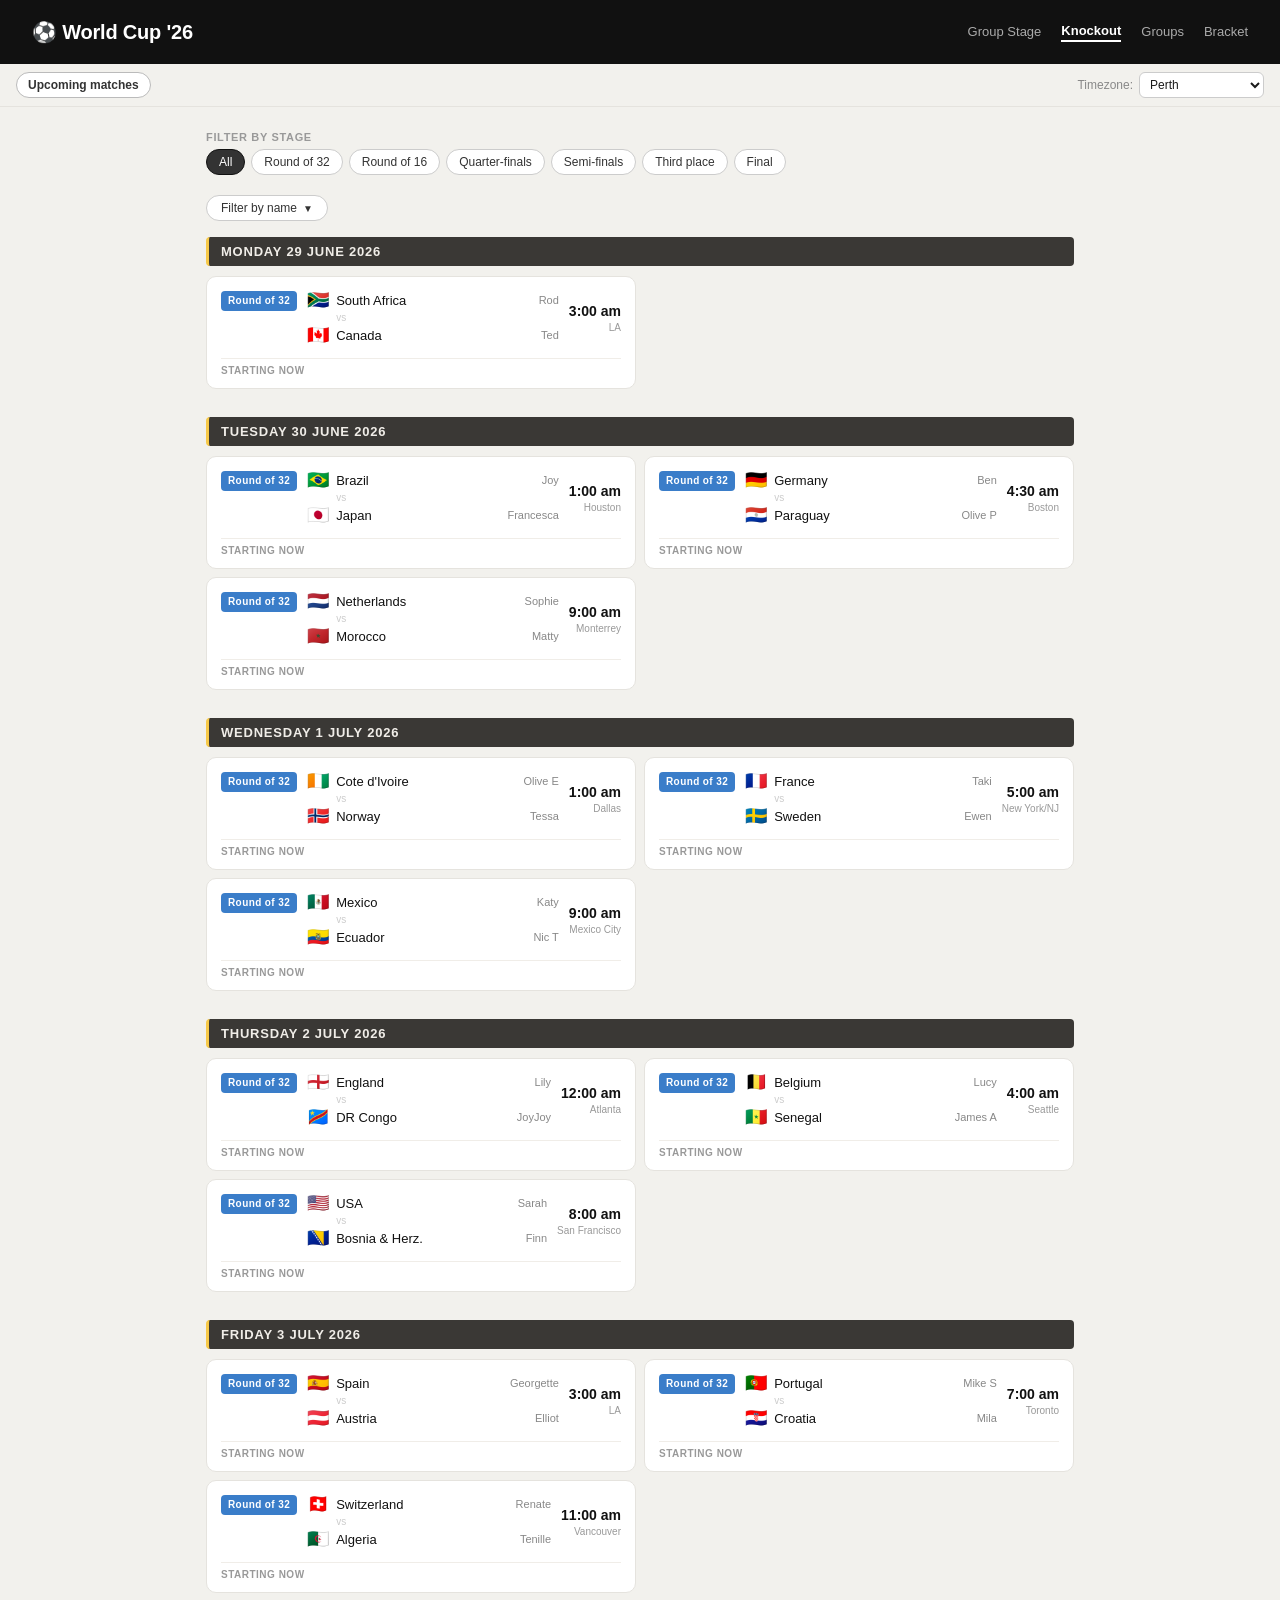
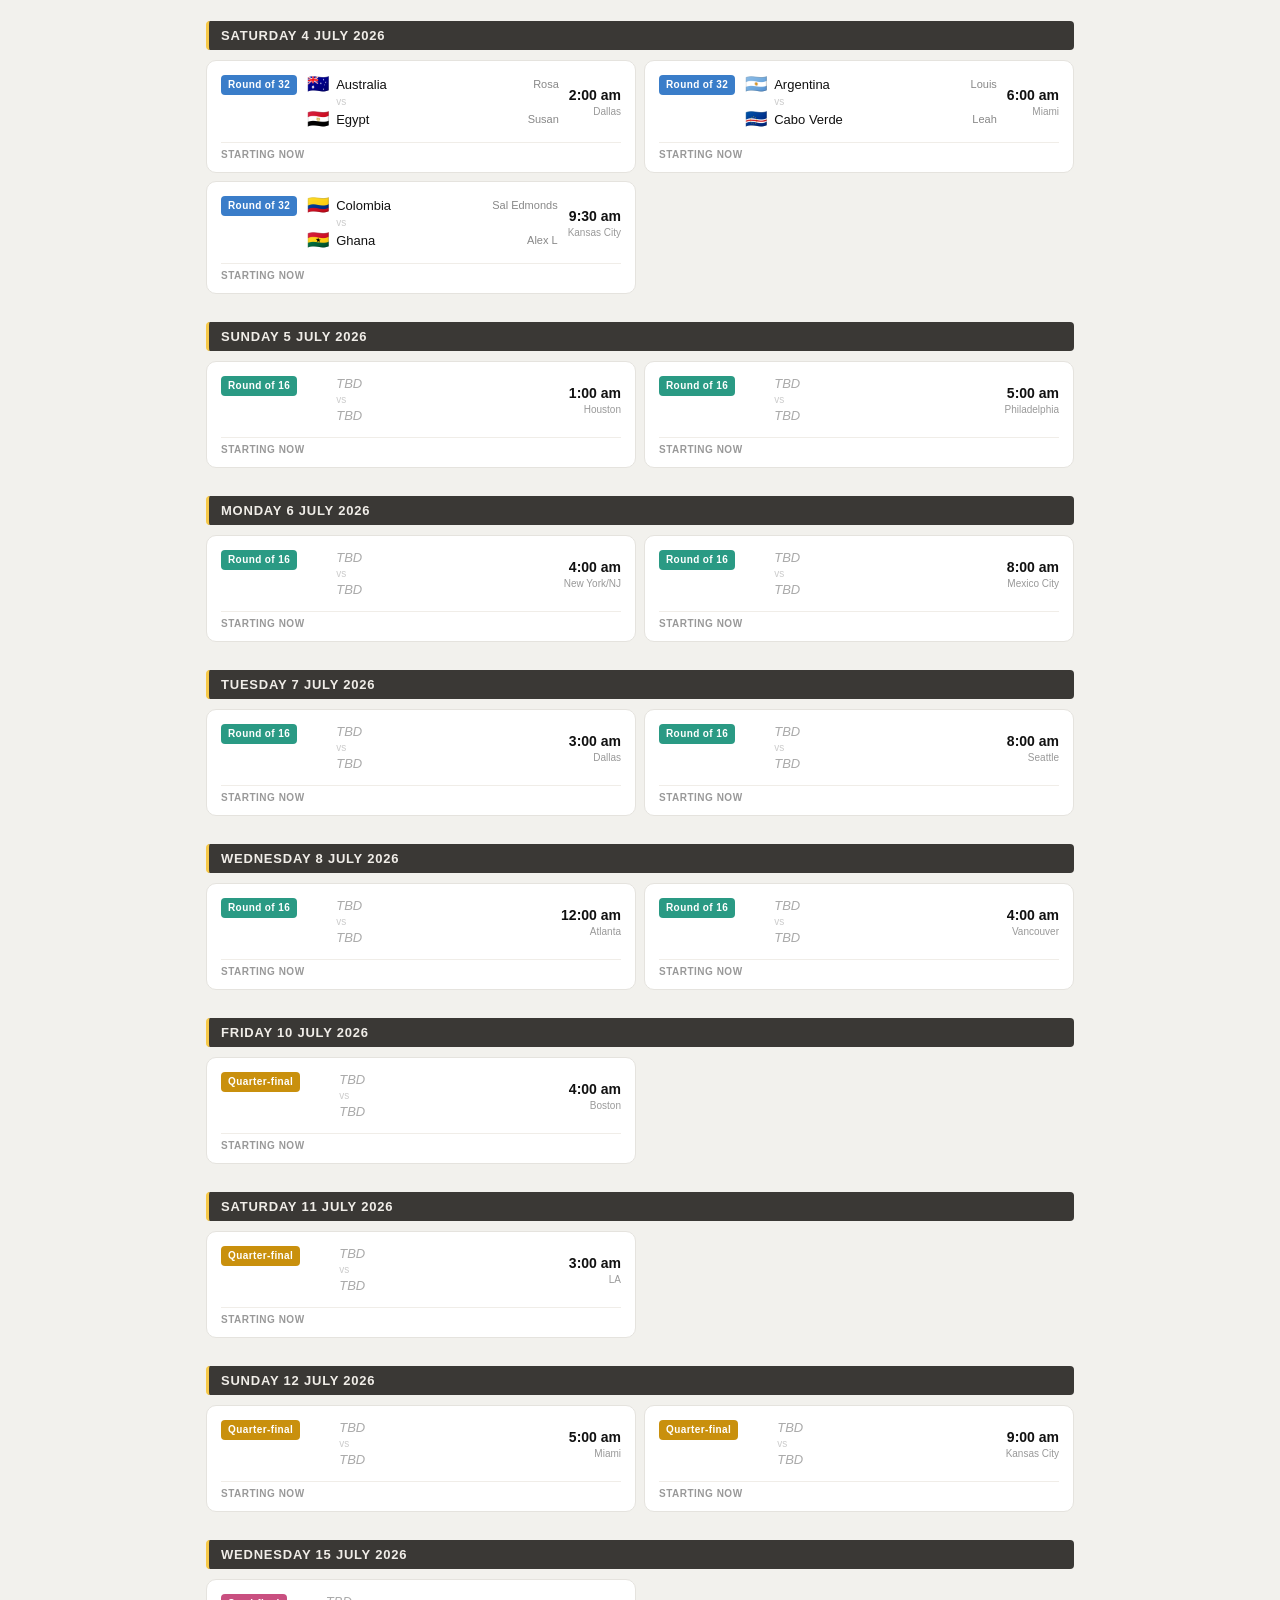
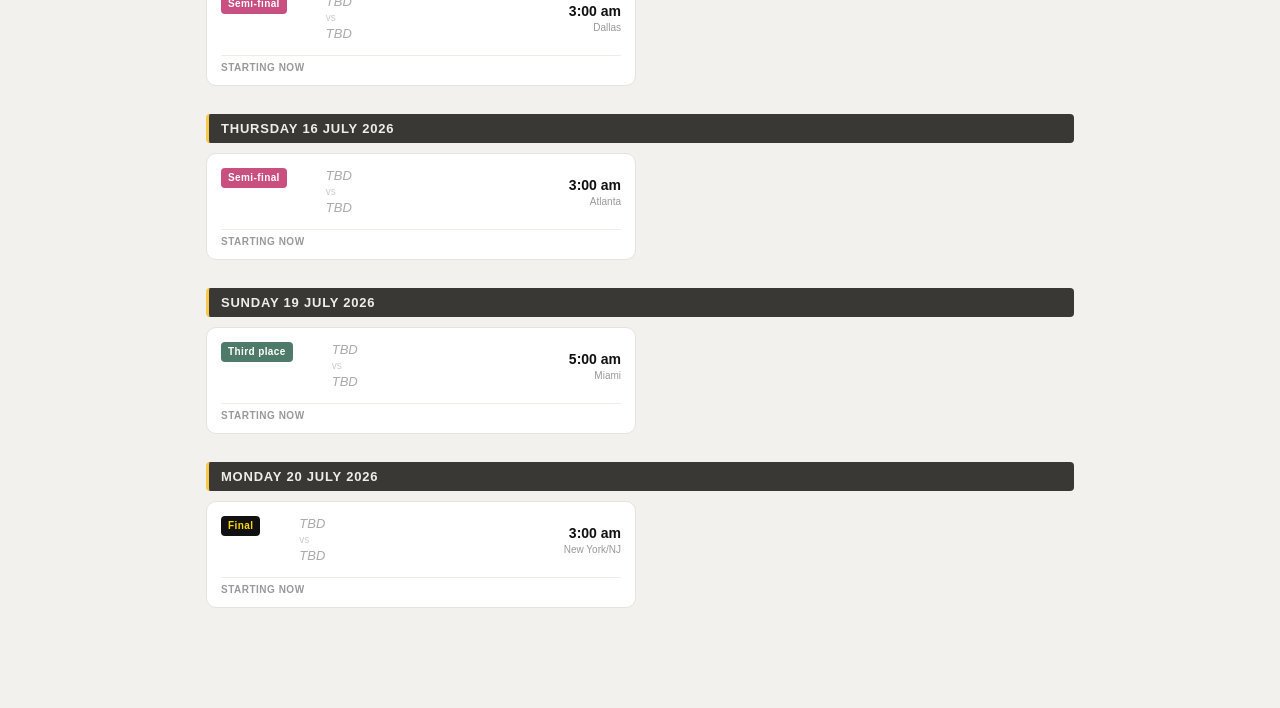
==== commit 1e86f68d: "Add files via upload" ====
--- a/index.html
+++ b/index.html
@@ -16,6 +16,7 @@
     <a href="groupstage.html" class="nav-link">Group Stage</a>
     <a href="index.html" class="nav-link active">Knockout</a>
     <a href="groups.html" class="nav-link">Groups</a>
+    <a href="bracket.html" class="nav-link">Bracket</a>
   </div>
 </header>
 
@@ -312,16 +313,17 @@
       const t1 = isPlaceholder(rawHome) ? null : ourName(rawHome);
       const t2 = isPlaceholder(rawAway) ? null : ourName(rawAway);
 
-      const statusType = ev.status?.type?.name || 'STATUS_SCHEDULED';
-      const rawClock   = ev.status?.displayClock || '';
-      const period     = ev.status?.period || 0;
+      const statusType  = ev.status?.type?.name  || 'STATUS_SCHEDULED';
+      const statusState = ev.status?.type?.state || '';
+      const rawClock    = ev.status?.displayClock || '';
+      const period      = ev.status?.period || 0;
 
       let status = 'pre';
       let extra = '';
       if (statusType === 'STATUS_FINAL_PEN') { status = 'ft'; extra = 'pen'; }
       else if (statusType === 'STATUS_FINAL_AET') { status = 'ft'; extra = 'aet'; }
-      else if (statusType === 'STATUS_FINAL' || statusType === 'STATUS_FULL_TIME') status = 'ft';
-      else if (statusType === 'STATUS_IN_PROGRESS' || statusType === 'STATUS_HALFTIME') status = 'live';
+      else if (statusState === 'post') status = 'ft';
+      else if (statusState === 'in')   status = 'live';
 
       let clockDisplay = '';
       if (status === 'live') {
@@ -336,6 +338,8 @@
 
       const s1 = parseInt(home.score ?? '0', 10);
       const s2 = parseInt(away.score ?? '0', 10);
+      const ps1 = home.shootoutScore != null ? parseInt(home.shootoutScore, 10) : null;
+      const ps2 = away.shootoutScore != null ? parseInt(away.shootoutScore, 10) : null;
 
       // Match our MATCHES entry by ESPN event ID
       const match = MATCHES.find(m => m.espnId === ev.id);
@@ -343,7 +347,7 @@
         // Update team names from ESPN if they are now confirmed
         if (t1) match.t1 = t1;
         if (t2) match.t2 = t2;
-        newScores[match.espnId] = { s1, s2, status, clock: clockDisplay, extra };
+        newScores[match.espnId] = { s1, s2, ps1, ps2, status, clock: clockDisplay, extra, w1: home.winner === true, w2: away.winner === true };
 
         // Derive knockout eliminations from finished matches using ESPN's winner flag
         if (status === 'ft' && t1 && t2) {
@@ -464,8 +468,8 @@
         const isLive = sc.status === 'live';
         let pillLabel;
         if (!isLive) {
-          if (sc.extra === 'pen') pillLabel = 'Full Time (Pens)';
-          else if (sc.extra === 'aet') pillLabel = 'Full Time (AET)';
+          if (sc.extra === 'pen') pillLabel = 'Match Finished (Penalties)';
+          else if (sc.extra === 'aet') pillLabel = 'Match Finished (AET)';
           else pillLabel = 'Match Finished';
         }
         else if (sc.clock === 'HT') { pillLabel = 'Half Time'; }
@@ -473,8 +477,10 @@
         else { pillLabel = 'Live'; }
         const statusClass = isLive ? 'live' : 'ft';
         topHtml = `<div class="match-card-status"><span class="match-status-pill ${statusClass}">${pillLabel}</span></div>`;
-        s1Html = `<span class="score-num">${sc.s1}</span>`;
-        s2Html = `<span class="score-num">${sc.s2}</span>`;
+        const penSuffix1 = (sc.extra === 'pen' && sc.ps1 != null) ? ` <span class="score-pen">(${sc.ps1})</span>` : '';
+        const penSuffix2 = (sc.extra === 'pen' && sc.ps2 != null) ? ` <span class="score-pen">(${sc.ps2})</span>` : '';
+        s1Html = `<span class="score-num">${sc.s1}</span>${penSuffix1}`;
+        s2Html = `<span class="score-num">${sc.s2}</span>${penSuffix2}`;
         metaHtml = `<div class="match-venue">${city}</div>`;
       } else {
         bottomHtml = `<div class="match-card-countdown" data-ms="${m.ms}">${formatCountdown(m.ms)}</div>`;
@@ -485,14 +491,14 @@
         ${topHtml}
         <span class="match-stage-badge badge-${m.stage === 'F' ? 'final' : m.stage.toLowerCase()}">${STAGE_LABELS[m.stage] || m.stage}</span>
         <div class="match-teams">
-          <div class="team-row-m">
+          <div class="team-row-m${sc && sc.status === 'ft' && sc.w2 && !sc.w1 ? ' loser' : ''}">
             <span class="team-flag">${flag1}</span>
             <span class="team-name${isTbd1 ? ' tbd' : ''}">${m.t1}</span>
             <span class="team-person${p1hl ? ' highlighted' : ''}">${p1}</span>
             ${s1Html}
           </div>
           <div class="vs-divider">vs</div>
-          <div class="team-row-m">
+          <div class="team-row-m${sc && sc.status === 'ft' && sc.w1 && !sc.w2 ? ' loser' : ''}">
             <span class="team-flag">${flag2}</span>
             <span class="team-name${isTbd2 ? ' tbd' : ''}">${m.t2}</span>
             <span class="team-person${p2hl ? ' highlighted' : ''}">${p2}</span>
--- a/style.css
+++ b/style.css
@@ -200,6 +200,9 @@
 /* ── Team rows ── */
 .match-teams { flex: 1; min-width: 0; }
 .team-row-m { display: flex; align-items: center; gap: 7px; padding: 2px 0; }
+.team-row-m.loser { color: #aaa; }
+.team-row-m.loser .team-name,
+.team-row-m.loser .score-num { color: #aaa; }
 .team-flag { font-size: 18px; line-height: 1; width: 22px; flex-shrink: 0; }
 .team-name { font-size: 13px; font-weight: 500; color: #111; }
 .team-name.tbd { color: #aaa; font-style: italic; }
@@ -217,6 +220,7 @@
 
 /* ── Score / status ── */
 .score-num { font-size: 18px; font-weight: 700; color: #111; line-height: 1; min-width: 22px; text-align: right; padding-left: 10px; flex-shrink: 0; }
+.score-pen { font-size: 12px; font-weight: 600; color: #666; padding-left: 2px; flex-shrink: 0; }
 
 .match-status-pill {
   display: inline-block; font-size: 10px; font-weight: 700; text-transform: uppercase;
